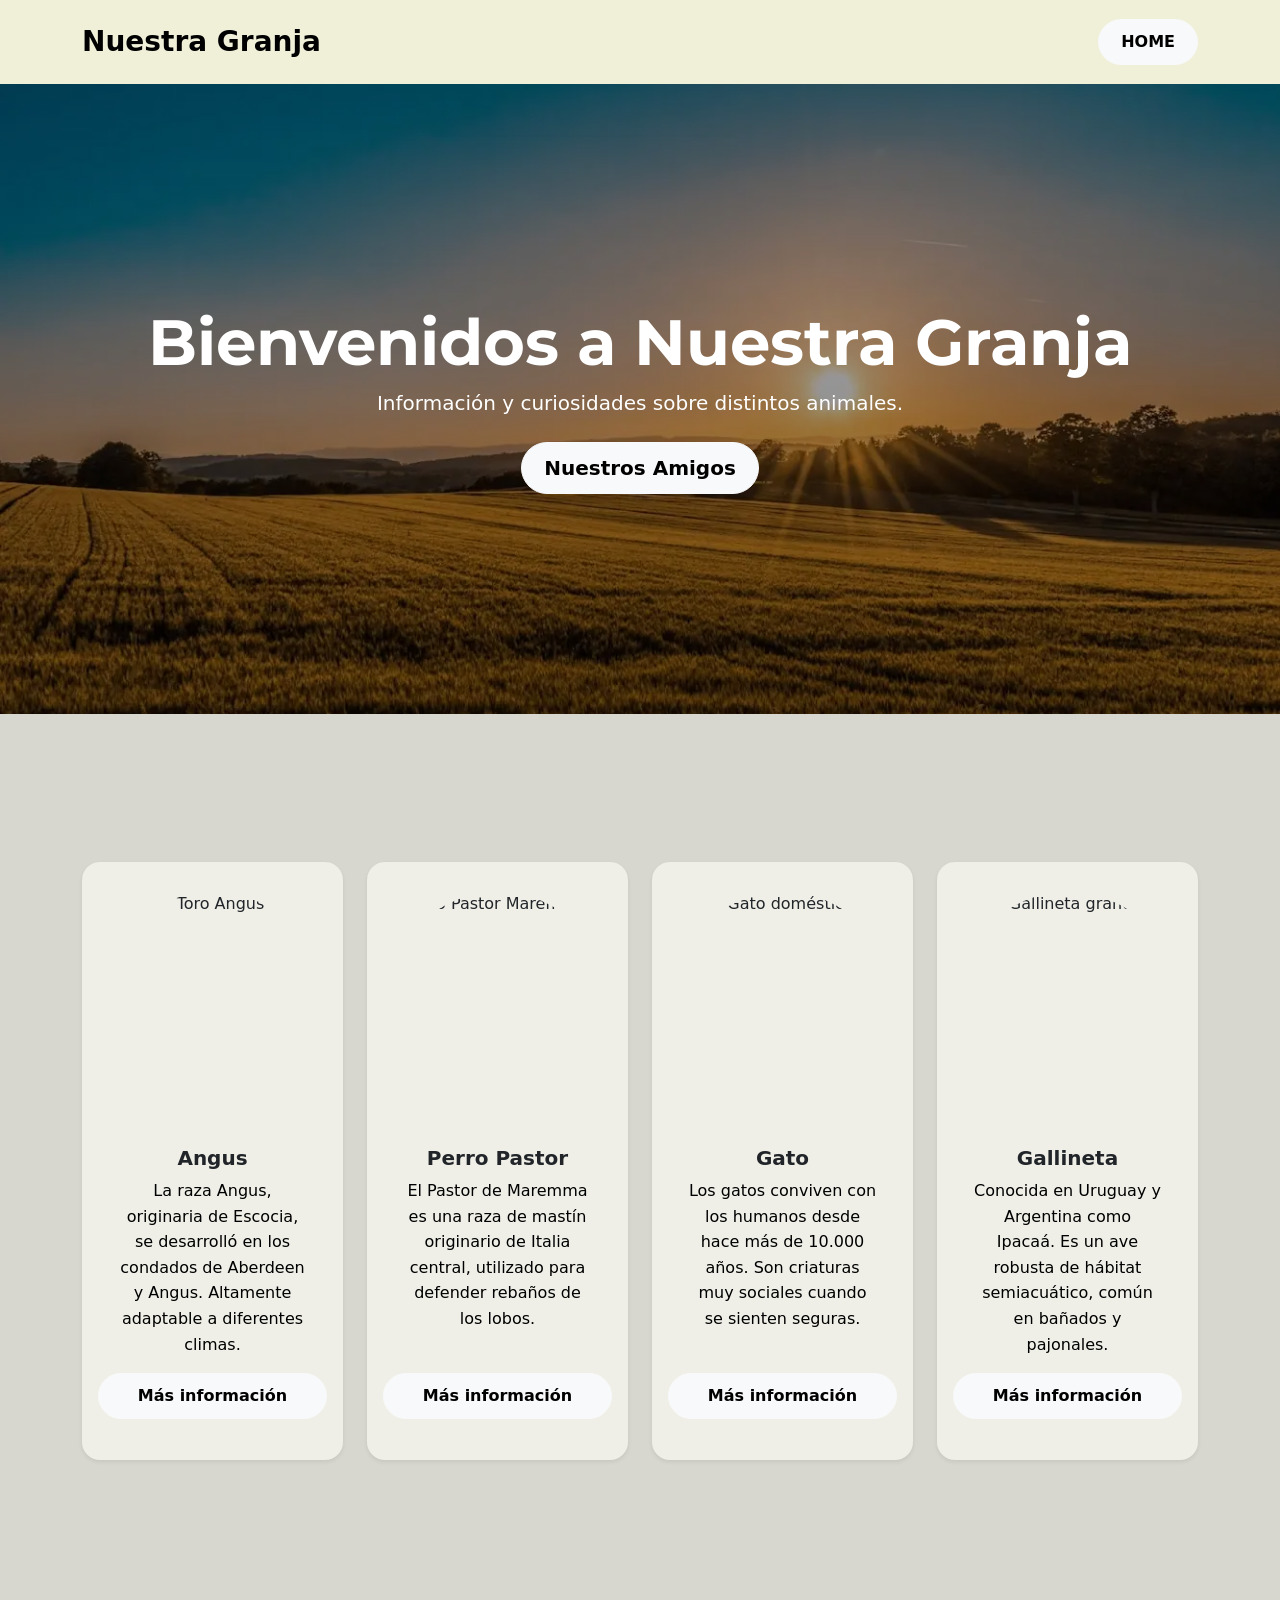
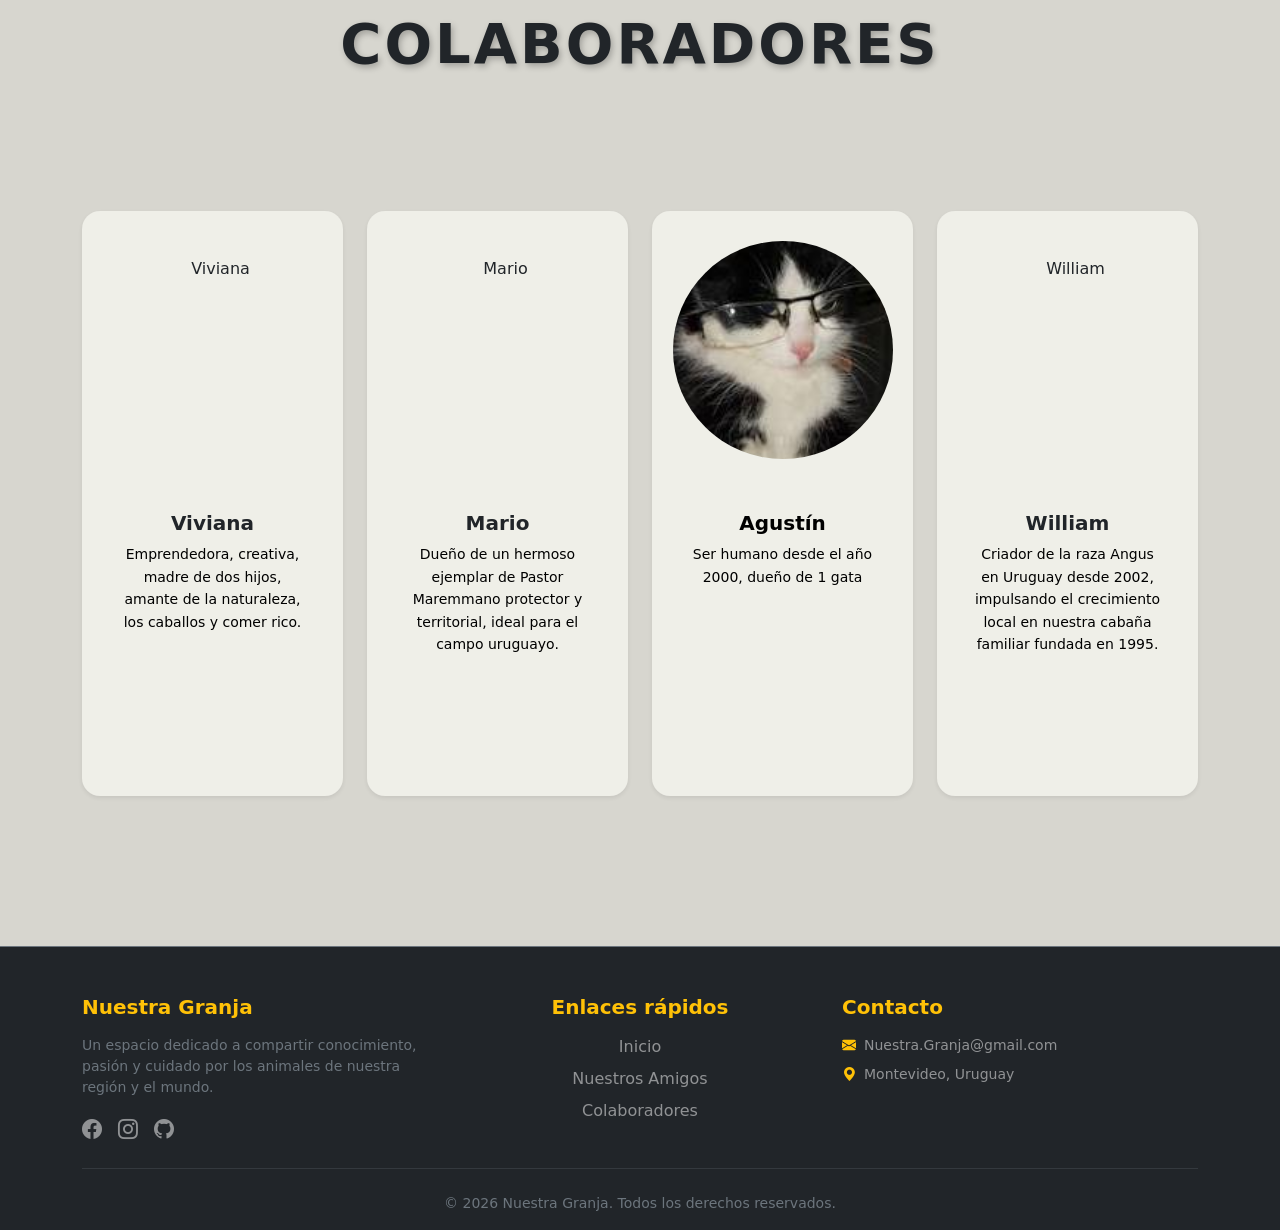
==== index.html @ 5162aba8 "se cambio color letras card agustin" ====
<!doctype html>
<html lang="es">
  <head>
    <meta charset="UTF-8" />
    <meta name="viewport" content="width=device-width, initial-scale=1.0" />

    <link rel="preconnect" href="https://fonts.googleapis.com" />
    <link rel="preconnect" href="https://fonts.gstatic.com" crossorigin />
    <link
      href="https://fonts.googleapis.com/css2?family=Montserrat:wght@700;800&family=Indie+Flower&display=swap"
      rel="stylesheet"
    />

    <link
      href="https://cdn.jsdelivr.net/npm/bootstrap@5.3.3/dist/css/bootstrap.min.css"
      rel="stylesheet"
    />
    <link
      href="https://cdn.jsdelivr.net/npm/bootstrap-icons@1.11.3/font/bootstrap-icons.min.css"
      rel="stylesheet"
    />

    <link rel="stylesheet" href="styles.css" />
    <title>Blog de Animales</title>
  </head>

  <body>
    <nav class="navbar navbar-expand-lg bg-primary py-3">
      <div class="container">
        <span class="navbar-brand text-black fw-bold fs-3">
          Nuestra Granja
        </span>
        <div>
          <a href="#" class="btn btn-light fw-bold">HOME</a>
        </div>
      </div>
    </nav>

    <section
      class="bg-dark text-white d-flex align-items-center"
      style="
        min-height: 70vh;
        background-image:
          linear-gradient(rgba(0, 0, 0, 0.4), rgba(0, 0, 0, 0.4)),
          url(./imagenes/granja_animada.webp);
        background-size: cover;
        background-position: center;
        background-repeat: no-repeat;
      "
    >
      <div class="container text-center">
        <h1 class="fw-bold display-3">Bienvenidos a Nuestra Granja</h1>
        <p class="mb-4 fs-5">
          Información y curiosidades sobre distintos animales.
        </p>
        <a href="#cards" class="btn btn-light btn-lg fw-bold">
          Nuestros Amigos
        </a>
      </div>
    </section>

    <main id="cards" class="container my-5">
      <div
        class="row row-cols-1 row-cols-sm-2 row-cols-md-3 row-cols-lg-4 g-4 justify-content-center"
      >
        <div class="col d-flex justify-content-center">
          <div class="card shadow-sm" style="width: 18rem">
            <img
              src="https://th.bing.com/th/id/R.4a2590c5fefa78ff0024259cfb7f48a4?rik=6HPKWG1D3y6P9A&riu=http%3a%2f%2fwww.beefpoint.com.br%2fwp-content%2fuploads%2f2016%2f08%2fAngus.jpg&ehk=UeCiJkimedcgZPtKX131WQZPxYvSMenEUisJ4UU%2bRYw%3d&risl=1&pid=ImgRaw&r=0"
              class="card-img-top grid-img"
              alt="Toro Angus"
            />
            <div class="card-body d-flex flex-column justify-content-between">
              <div>
                <h5 class="card-title fw-bold">Angus</h5>
                <p class="card-text text-muted">
                  La raza Angus, originaria de Escocia, se desarrolló en los
                  condados de Aberdeen y Angus. Altamente adaptable a diferentes
                  climas.
                </p>
              </div>
              <a href="angus.html" class="btn btn-light w-100 mt-3">
                Más información
              </a>
            </div>
          </div>
        </div>

        <div class="col d-flex justify-content-center">
          <div class="card shadow-sm" style="width: 18rem">
            <img
              src="https://upload.wikimedia.org/wikipedia/commons/5/5f/BergerDesAbruzzes.jpg"
              class="card-img-top grid-img"
              alt="Perro Pastor Maremmano"
            />
            <div class="card-body d-flex flex-column justify-content-between">
              <div>
                <h5 class="card-title fw-bold">Perro Pastor</h5>
                <p class="card-text text-muted">
                  El Pastor de Maremma es una raza de mastín originario de
                  Italia central, utilizado para defender rebaños de los lobos.
                </p>
              </div>
              <a href="perro.html" class="btn btn-light w-100 mt-3">
                Más información
              </a>
            </div>
          </div>
        </div>

        <div class="col d-flex justify-content-center">
          <div class="card shadow-sm" style="width: 18rem">
            <img
              src="https://plus.unsplash.com/premium_photo-1707353401897-da9ba223f807?q=80&w=1170&auto=format&fit=crop"
              class="card-img-top grid-img"
              alt="Gato doméstico"
            />
            <div class="card-body d-flex flex-column justify-content-between">
              <div>
                <h5 class="card-title fw-bold">Gato</h5>
                <p class="card-text text-muted">
                  Los gatos conviven con los humanos desde hace más de 10.000
                  años. Son criaturas muy sociales cuando se sienten seguras.
                </p>
              </div>
              <a href="Gato.html" class="btn btn-light w-100 mt-3">
                Más información
              </a>
            </div>
          </div>
        </div>

        <div class="col d-flex justify-content-center">
          <div class="card shadow-sm" style="width: 18rem">
            <img
              src="https://encrypted-tbn0.gstatic.com/images?q=tbn:ANd9GcTKqY0iwbX43ZjDI67xU22kO03G6VRntUe0KQ&s"
              class="card-img-top grid-img"
              alt="Gallineta grande"
            />
            <div class="card-body d-flex flex-column justify-content-between">
              <div>
                <h5 class="card-title fw-bold">Gallineta</h5>
                <p class="card-text text-muted">
                  Conocida en Uruguay y Argentina como Ipacaá. Es un ave robusta
                  de hábitat semiacuático, común en bañados y pajonales.
                </p>
              </div>
              <a href="gallineta.html" class="btn btn-light w-100 mt-3">
                Más información
              </a>
            </div>
          </div>
        </div>
      </div>
    </main>

    <section id="colaboradores" class="container my-5">
      <h2 class="text-center mb-4 fw-bold">COLABORADORES</h2>
      <div class="row row-cols-1 row-cols-sm-2 row-cols-md-4 g-4">
        <div class="col">
          <div class="card h-100 shadow-sm text-center">
            <div class="avatar-container mt-3 mx-auto">
              <img
                src="https://encrypted-tbn0.gstatic.com/images?q=tbn:ANd9GcSunPU3Bu6fdUd9MQYtkffq_dt1hQLAyCqNtg&s"
                class="rounded-circle profile-avatar"
                alt="Viviana"
              />
            </div>
            <div class="card-body">
              <h5 class="card-title fw-bold">Viviana</h5>
              <p class="card-text text-muted small">
                Emprendedora, creativa, madre de dos hijos, amante de la
                naturaleza, los caballos y comer rico.
              </p>
            </div>
          </div>
        </div>

        <div class="col">
          <div class="card h-100 shadow-sm text-center">
            <div class="avatar-container mt-3 mx-auto">
              <img
                src="https://encrypted-tbn0.gstatic.com/images?q=tbn:ANd9GcTZRSPQSPT2j-x048zlQIO7zXy4wonA3FNzVQ&s"
                class="rounded-circle profile-avatar"
                alt="Mario"
              />
            </div>
            <div class="card-body">
              <h5 class="card-title fw-bold">Mario</h5>
              <p class="card-text text-muted small">
                Dueño de un hermoso ejemplar de Pastor Maremmano protector y
                territorial, ideal para el campo uruguayo.
              </p>
            </div>
          </div>
        </div>

        <div class="col">
          <div class="card h-100 shadow-sm text-center">
            <img
              src="[data-uri]"
              alt=""
            />
            <div
              class="avatar-container mt-3 mx-auto d-flex align-items-center justify-content-center rounded-circle bg-secondary-subtle profile-avatar"
            ></div>
            <div class="card-body">
              <h5 class="card-title fw-bold text-black">Agustín</h5>
              <p class="card-text text-muted small">
                Ser humano desde el año 2000, dueño de 1 gata
              </p>
            </div>
          </div>
        </div>

        <div class="col">
          <div class="card h-100 shadow-sm text-center">
            <div class="avatar-container mt-3 mx-auto">
              <img
                src="https://asoangusbrangus.org.co/images/razas/raza_angus.jpg"
                class="rounded-circle profile-avatar"
                alt="William"
              />
            </div>
            <div class="card-body">
              <h5 class="card-title fw-bold">William</h5>
              <p class="card-text text-muted small">
                Criador de la raza Angus en Uruguay desde 2002, impulsando el
                crecimiento local en nuestra cabaña familiar fundada en 1995.
              </p>
            </div>
          </div>
        </div>
      </div>
    </section>

    <footer class="bg-dark text-white pt-5 pb-3 border-top border-secondary">
      <div class="container">
        <div class="row g-4">
          <div class="col-12 col-md-4">
            <h5 class="fw-bold mb-3 text-warning">Nuestra Granja</h5>
            <p class="text-secondary small">
              Un espacio dedicado a compartir conocimiento, pasión y cuidado por
              los animales de nuestra región y el mundo.
            </p>
            <div class="d-flex gap-3 fs-5 mt-3">
              <a href="#" class="text-white-50 text-decoration-none"
                ><i class="bi bi-facebook"></i
              ></a>
              <a href="#" class="text-white-50 text-decoration-none"
                ><i class="bi bi-instagram"></i
              ></a>
              <a href="#" class="text-white-50 text-decoration-none"
                ><i class="bi bi-github"></i
              ></a>
            </div>
          </div>

          <div class="col-6 col-md-4 text-md-center">
            <h5 class="fw-bold mb-3 text-warning">Enlaces rápidos</h5>
            <ul class="list-unstyled footer-links">
              <li class="mb-2">
                <a href="#" class="text-white-50 text-decoration-none"
                  >Inicio</a
                >
              </li>
              <li class="mb-2">
                <a href="#cards" class="text-white-50 text-decoration-none"
                  >Nuestros Amigos</a
                >
              </li>
              <li class="mb-2">
                <a
                  href="#colaboradores"
                  class="text-white-50 text-decoration-none"
                  >Colaboradores</a
                >
              </li>
            </ul>
          </div>

          <div class="col-6 col-md-4">
            <h5 class="fw-bold mb-3 text-warning">Contacto</h5>
            <ul class="list-unstyled text-white-50 small">
              <li class="mb-2 d-flex align-items-center gap-2">
                <i class="bi bi-envelope-fill text-warning"></i>
                Nuestra.Granja@gmail.com
              </li>
              <li class="mb-2 d-flex align-items-center gap-2">
                <i class="bi bi-geo-alt-fill text-warning"></i> Montevideo,
                Uruguay
              </li>
            </ul>
          </div>
        </div>

        <hr class="border-secondary my-4" />

        <div class="row">
          <div class="col text-center">
            <p class="text-secondary small mb-0">
              &copy; 2026 Nuestra Granja. Todos los derechos reservados.
            </p>
          </div>
        </div>
      </div>
    </footer>

    <script src="https://cdn.jsdelivr.net/npm/bootstrap@5.3.3/dist/js/bootstrap.bundle.min.js"></script>
  </body>
</html>
---- styles.css ----
* {
  margin: 0;
  padding: 0;
  box-sizing: border-box;
}

body {
  background-color: #d7d6cf !important;
  overflow-x: hidden;
}

.navbar {
  
  background-color: rgb(240, 240, 217) !important;
  box-shadow: 0 3px 15px rgba(0, 0, 0, 0.15);
  animation: slideDown 0.8s ease;
}

section.bg-dark {
  position: relative;
}
/*esto oscurece la foto no sirve ajaj
section.bg-dark::before {
  content: "";
  position: absolute;
  inset: 0;
  background: rgba(0, 0, 0, 0.45);
}*/

section.bg-dark .container {
  position: relative;
  z-index: 2;
}

section.bg-dark h1 {
  font-family: "Montserrat", sans-serif;
  font-weight: 800;
  animation:
    fadeUp 1s ease,
    flotar 4s ease-in-out infinite;
}

section.bg-dark p {
  animation: fadeUp 1.2s ease;
}

section.bg-dark .btn {
  animation: fadeUp 1.4s ease;
  transition: all 0.3s ease;
}

section.bg-dark .btn:hover {
  transform: translateY(-5px) scale(1.05);
}

.card {
  background-color: rgb(239, 239, 232);
  border: none;
  border-radius: 18px;
  overflow: hidden;
  transition: all 0.4s ease;
  box-shadow: 0 10px 20px rgba(0, 0, 0, 0.08);
  animation: fadeUp 1s ease;
  margin-top: 100px;
  display: flex;
  flex-direction: column;
  align-items: center;
  text-align: center;
  padding-bottom: 25px;
}

.card:hover {
  transform: translateY(-12px);
  box-shadow: 0 18px 35px rgba(0, 0, 0, 0.18);
}

.card-img-top,
section .card.h-100 img,
.perfil img {
  width: 220px;
  height: 218px;
  border-radius: 50% !important;
  object-fit: cover !important;
  display: block;
  margin: 30px auto 15px;
  transform: none !important;
  transition: 0.4s ease;
}

.card:hover .card-img-top,
section .card.h-100:hover img {
  transform: scale(1.04) !important;
}

.card-title {
  font-weight: 700;
  margin-top: 5px;
}

.card-text {

  color: #000000 !important;
  line-height: 1.6;
  padding: 0 20px;
}

section .card.h-100 {
  transition: all 0.4s ease;
}

section .card.h-100:hover {
  transform: translateY(-10px);
}

.card .btn {
  transition: all 0.3s ease;
}

.card .btn:hover {
  transform: scale(1.05);
}

.btn-primary,
.btn-light {
  border-radius: 50px;
  padding: 10px 22px;
  font-weight: 600;
}

.btn-primary:hover,
.btn-light:hover {
  box-shadow: 0 8px 18px rgba(0, 0, 0, 0.2);
}

h2 {
  
  font-weight: 800;
  letter-spacing: 17px;
  animation: fadeUp 1s ease;
 text-shadow: 2px 3px 6px rgba(0, 0, 0, 0.25);
  text-align: center; 
  font-size: 3.5rem;  
  margin-top: 150px;   
  padding-bottom:  10px;
  letter-spacing: 3px;
}

.perfil {
  margin: 30px 0;
  display: flex;
  flex-direction: column;
  align-items: center;
}

.contactos {
  display: flex;
  justify-content: center;
  align-items: center;
  margin: 35px 0;
  gap: 15px;
}

.contactos img {
  width: 35px;
  height: 35px;
}

footer {
  margin-top: 250px;
  background-color: #f8ecbe;
}

.footer-container {
  font-family: "Indie Flower", cursive;
  background-color: #f8ecbe;
}

.footer-container h5 {
  font-size: 35px;
  border-bottom: 3px solid black;
}

.footer-container h6 {
  font-size: 17px;
}

.footer-container .col {
  border-right: 2px solid black;
}

.footer-container .col:last-child {
  border-right: none;
}

#colaboradores .card.visible {
  opacity: 1;
  transform: none;
}

#cards .col:nth-child(1) .card {
  animation-delay: 0.2s;
}
#cards .col:nth-child(2) .card {
  animation-delay: 0.4s;
}
#cards .col:nth-child(3) .card {
  animation-delay: 0.6s;
}
#cards .col:nth-child(4) .card {
  animation-delay: 0.8s;
}

@keyframes fadeUp {
  from {
    opacity: 0;
    transform: translateY(35px);
  }
  to {
    opacity: 1;
    transform: translateY(0);
  }
}

@keyframes slideDown {
  from {
    opacity: 0;
    transform: translateY(-60px);
  }
  to {
    opacity: 1;
    transform: translateY(0);
  }
}

@keyframes flotar {
  0%,
  100% {
    transform: translateY(0);
  }
  50% {
    transform: translateY(-8px);
  }
}

@media (max-width: 768px) {
  section.bg-dark h1 {
    font-size: 2.3rem;
  }

  .card {
    margin-bottom: 20px;
    margin-top: 40px;
  }

  h2 {
    font-size: 1.8rem;
  }
}
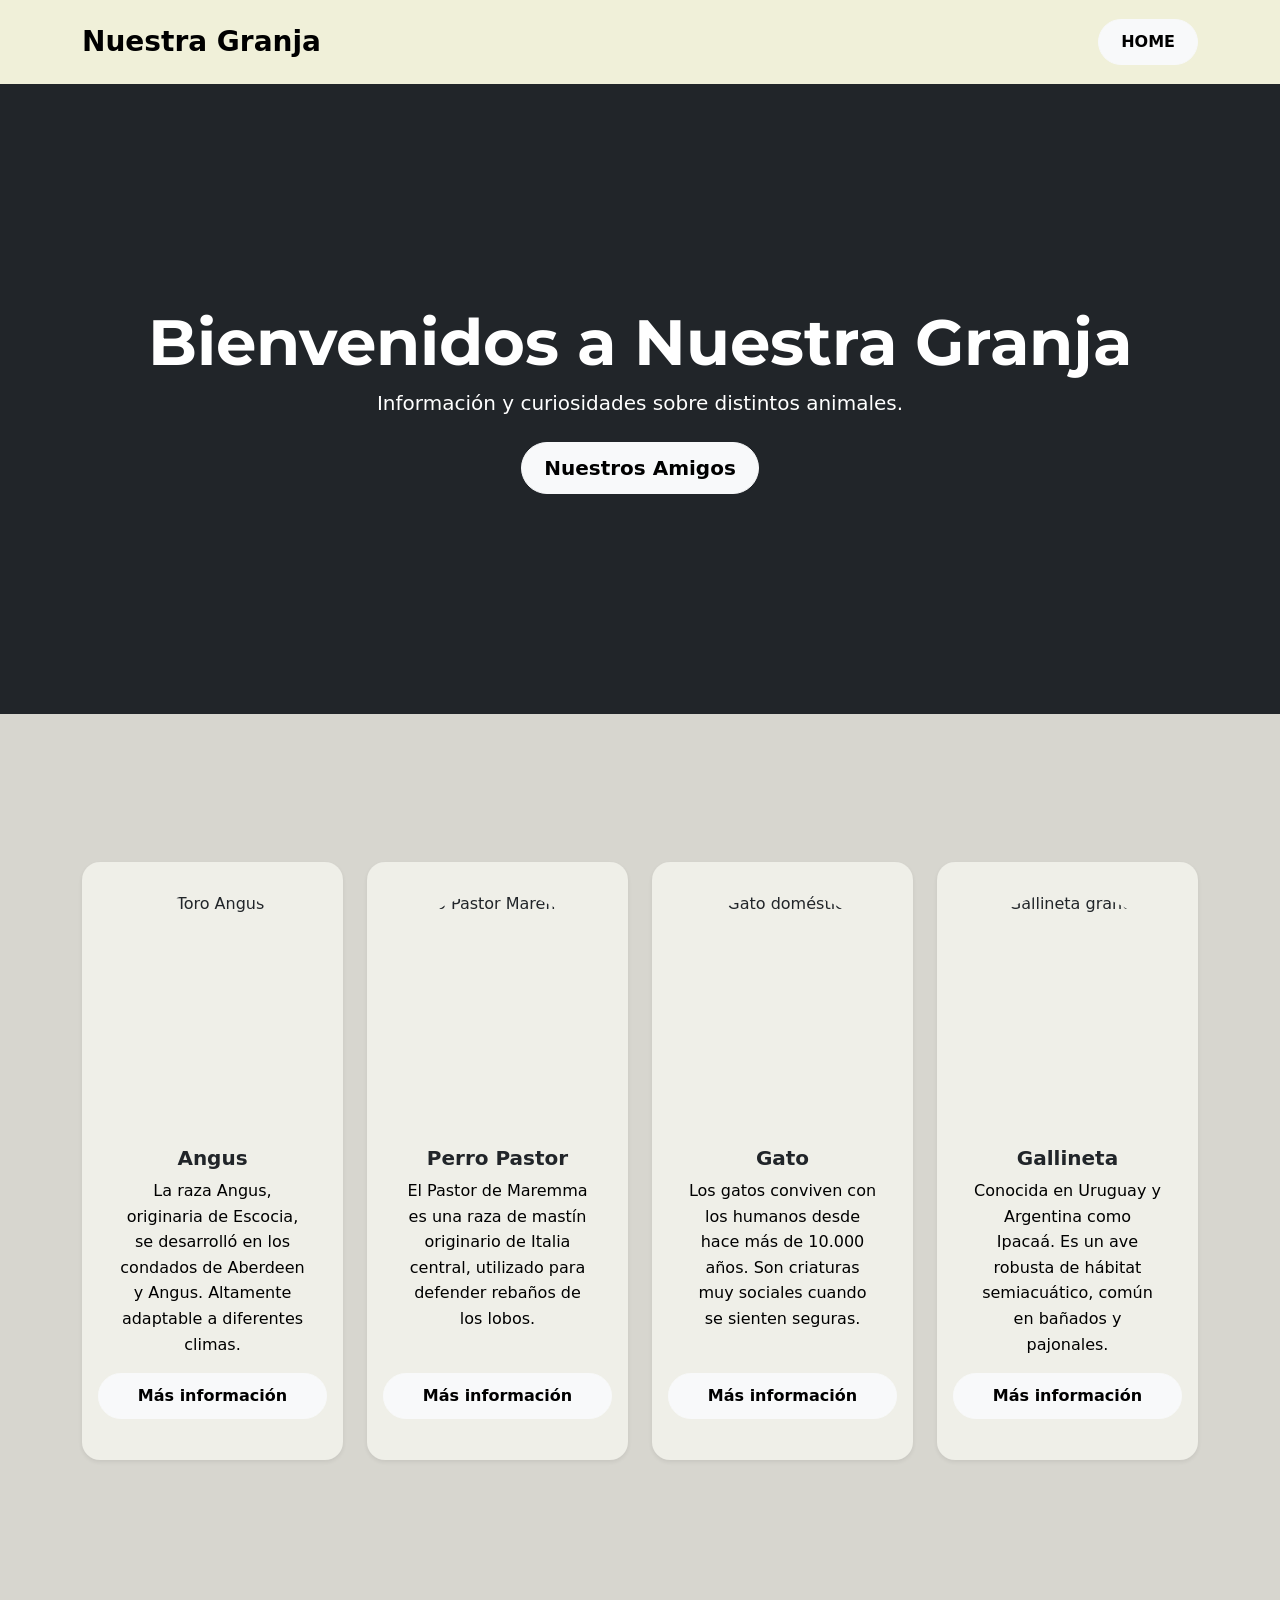
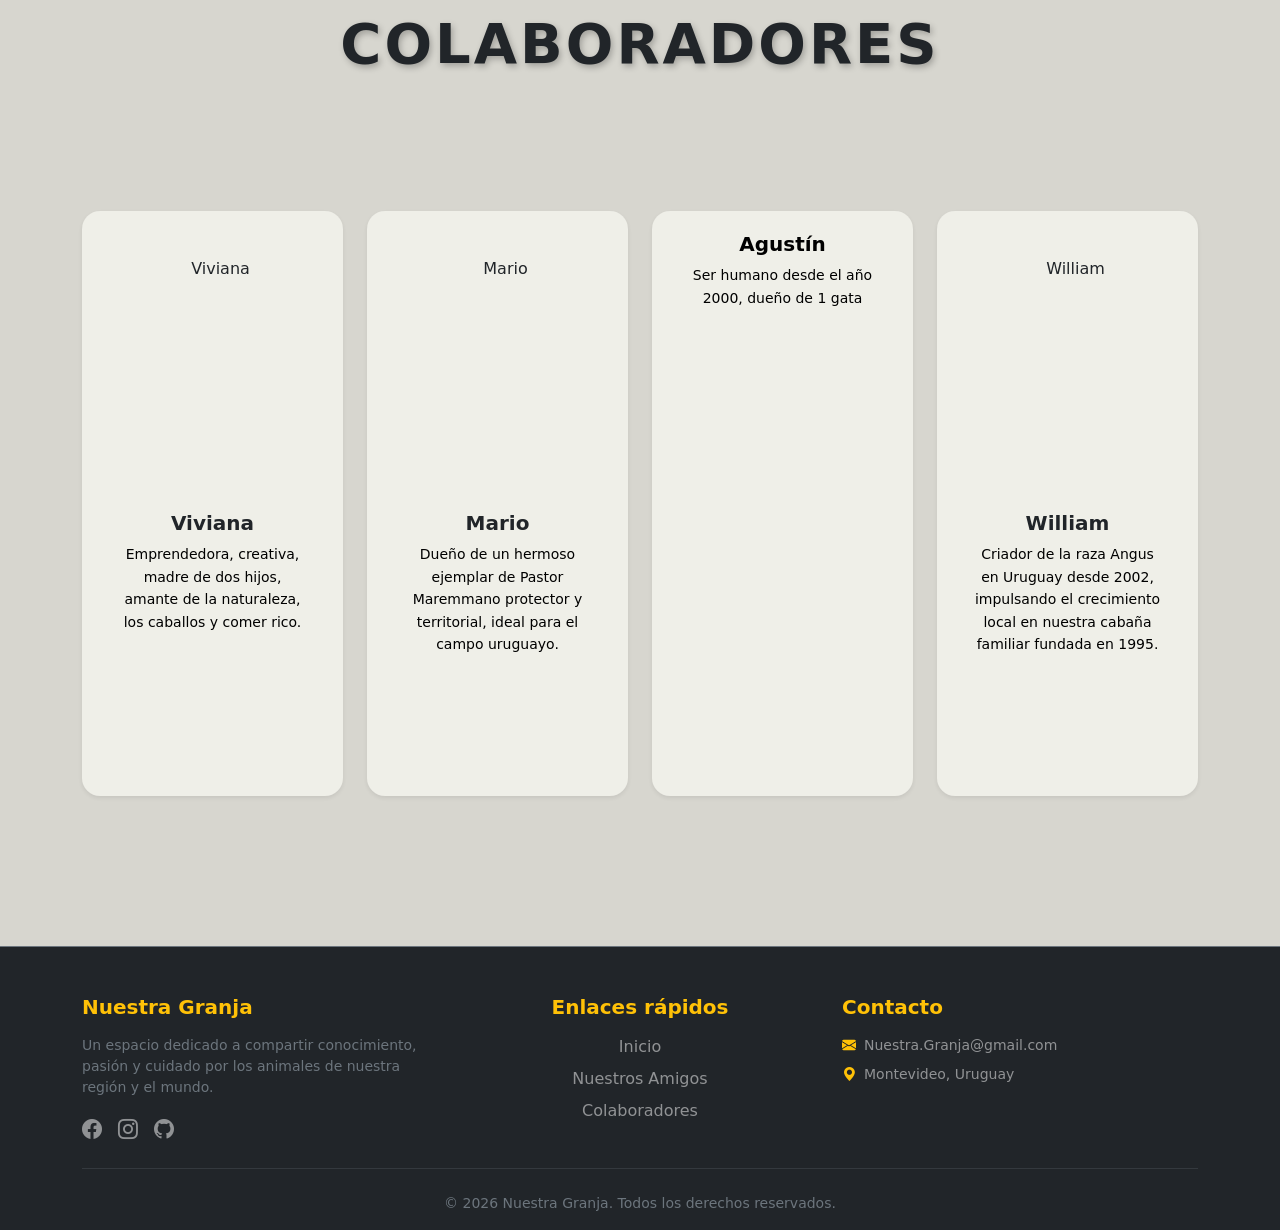
==== commit c4fe093d: "se cambio imagen del hero" ====
--- a/index.html
+++ b/index.html
@@ -37,18 +37,28 @@
     </nav>
 
     <section
-      class="bg-dark text-white d-flex align-items-center"
-      style="
-        min-height: 70vh;
-        background-image:
-          linear-gradient(rgba(0, 0, 0, 0.4), rgba(0, 0, 0, 0.4)),
-          url(./imagenes/granja_animada.webp);
-        background-size: cover;
-        background-position: center;
-        background-repeat: no-repeat;
-      "
+      class="position-relative overflow-hidden bg-dark text-white d-flex align-items-center"
+      style="min-height: 70vh"
     >
-      <div class="container text-center">
+      <video
+        src="video.mp4"
+        autoplay
+        muted
+        loop
+        playsinline
+        style="
+          position: absolute;
+          top: 0;
+          left: 0;
+          width: 100%;
+          height: 100%;
+          object-fit: cover;
+          z-index: 1;
+          opacity: 0.6;
+        "
+      ></video>
+
+      <div class="container text-center position-relative" style="z-index: 2">
         <h1 class="fw-bold display-3">Bienvenidos a Nuestra Granja</h1>
         <p class="mb-4 fs-5">
           Información y curiosidades sobre distintos animales.
@@ -197,13 +207,6 @@
 
         <div class="col">
           <div class="card h-100 shadow-sm text-center">
-            <img
-              src="[data-uri]"
-              alt=""
-            />
-            <div
-              class="avatar-container mt-3 mx-auto d-flex align-items-center justify-content-center rounded-circle bg-secondary-subtle profile-avatar"
-            ></div>
             <div class="card-body">
               <h5 class="card-title fw-bold text-black">Agustín</h5>
               <p class="card-text text-muted small">
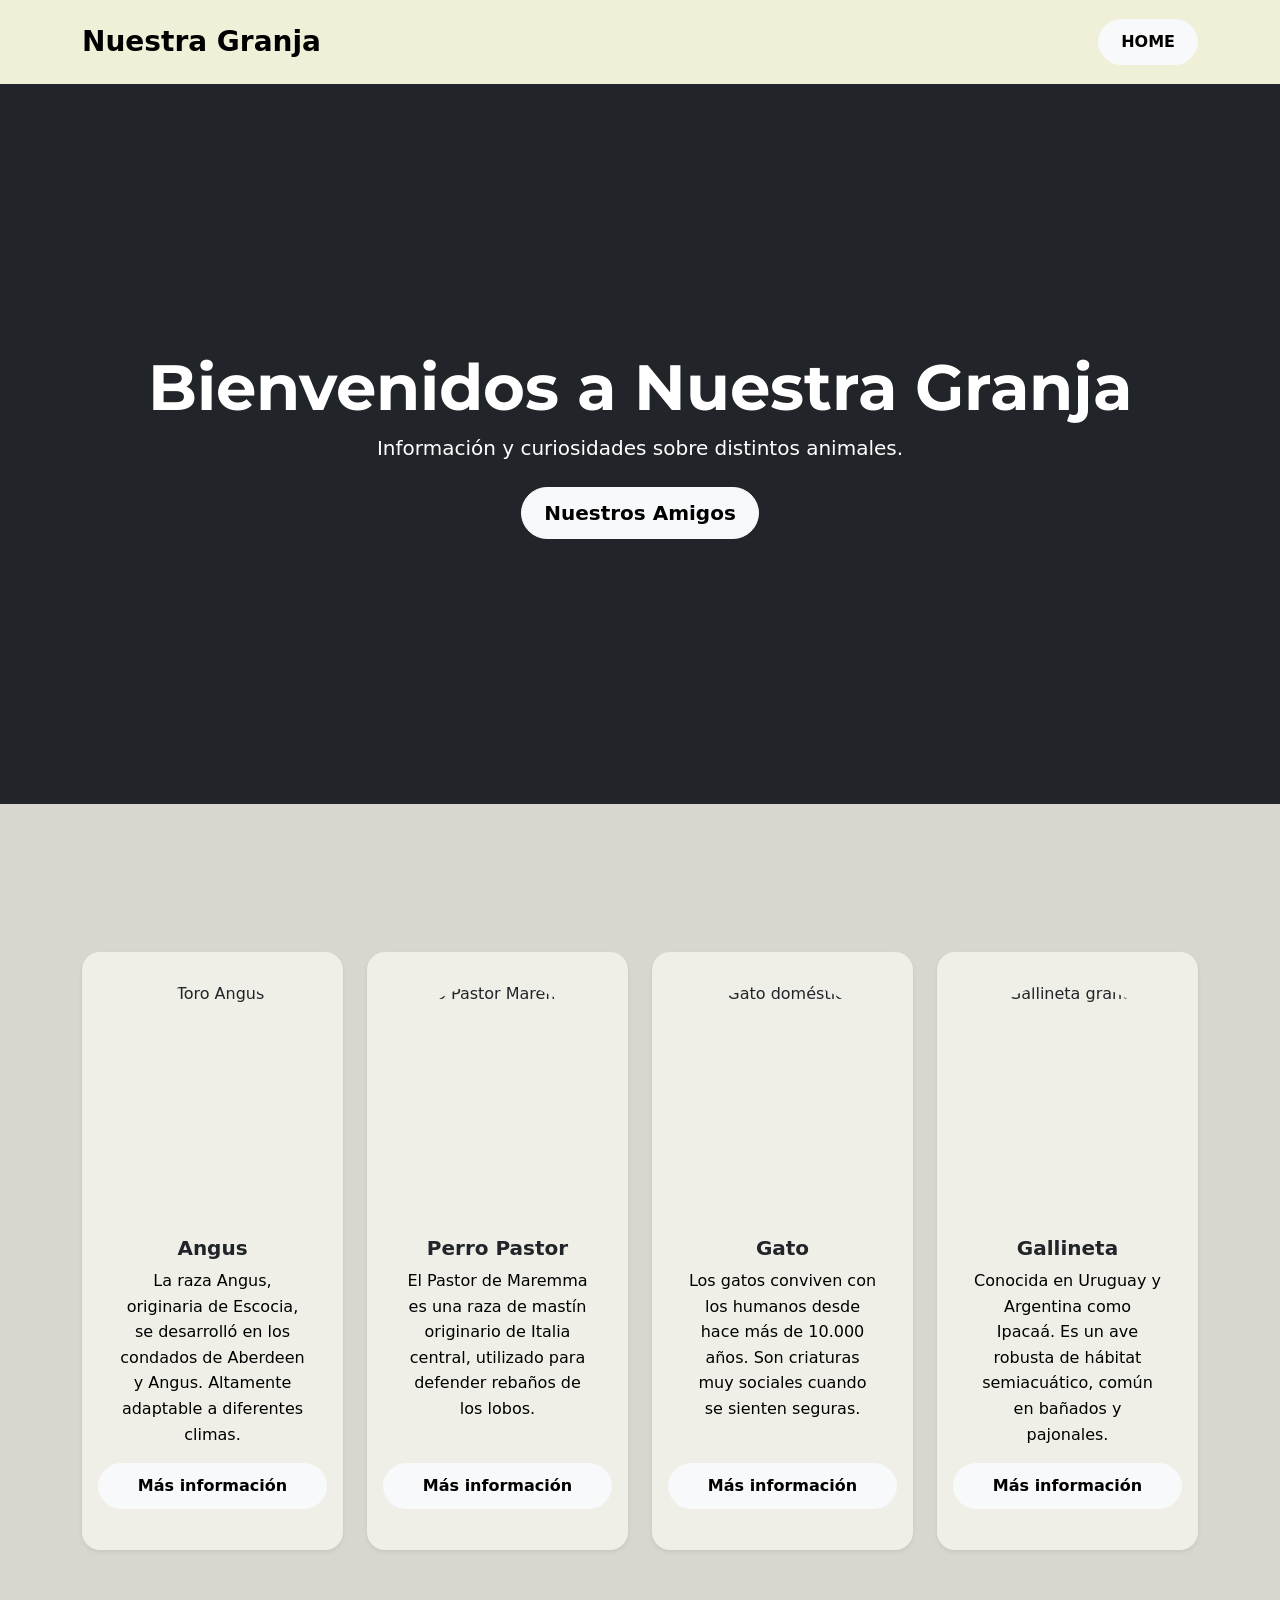
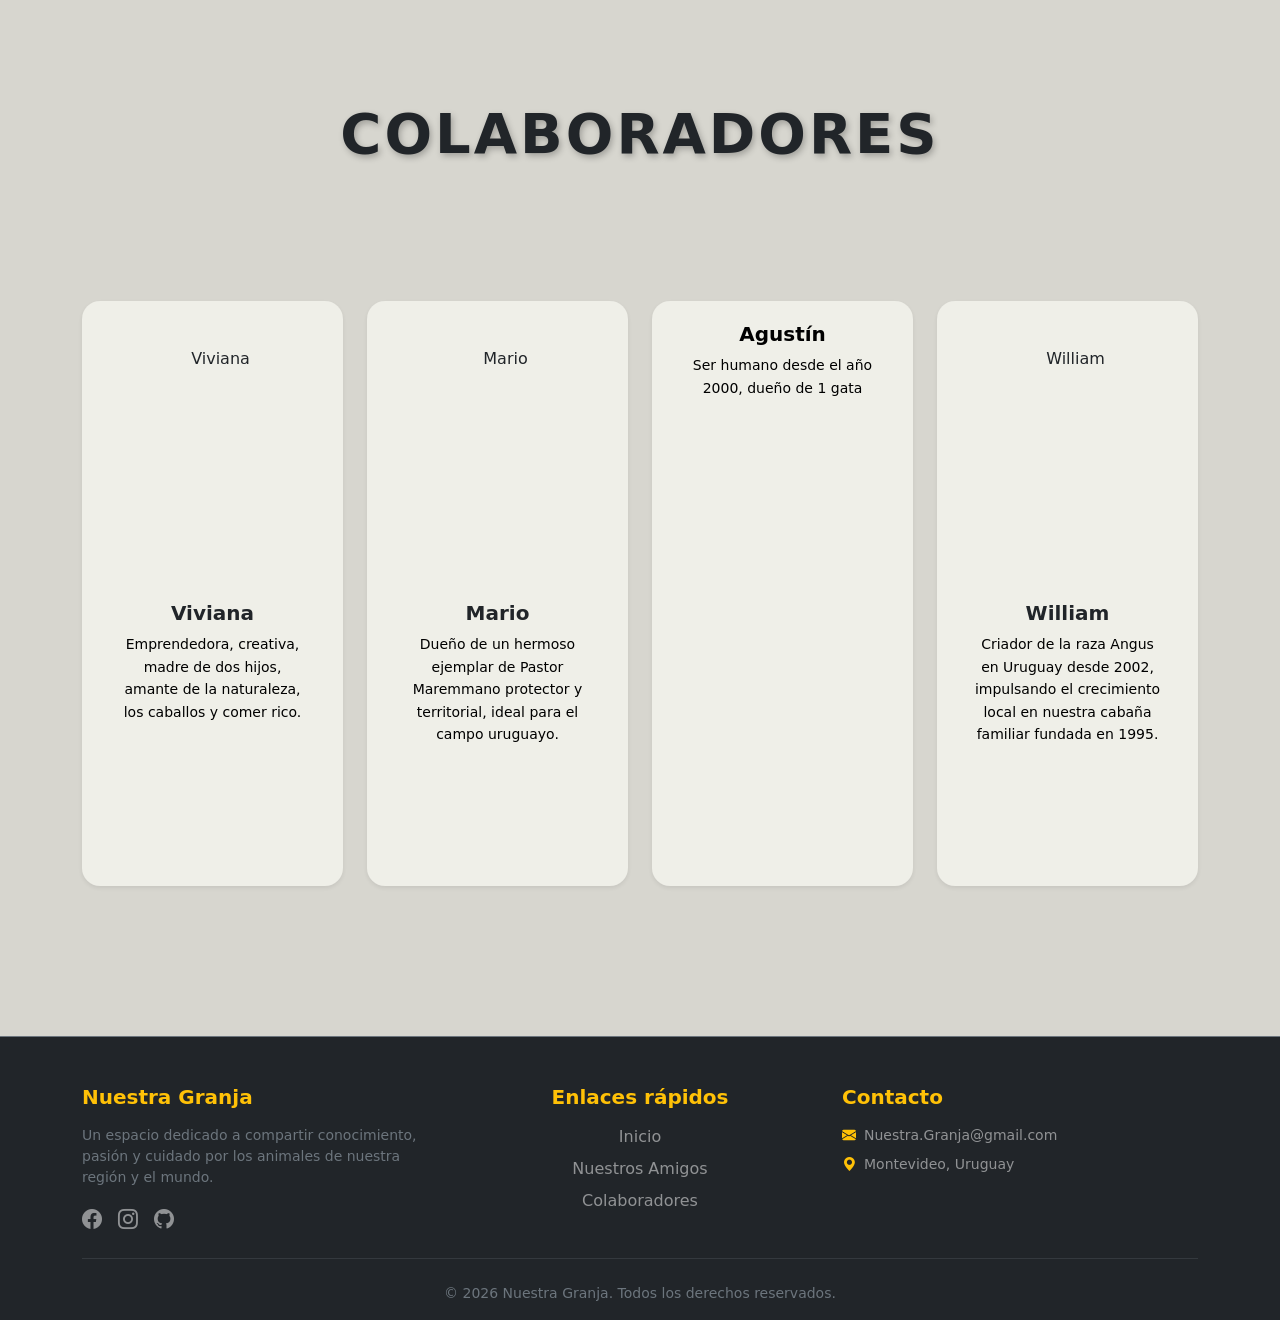
==== commit da1000ce: "se agrando un poco el hero" ====
--- a/index.html
+++ b/index.html
@@ -38,7 +38,7 @@
 
     <section
       class="position-relative overflow-hidden bg-dark text-white d-flex align-items-center"
-      style="min-height: 70vh"
+      style="min-height: 80vh"
     >
       <video
         src="video.mp4"
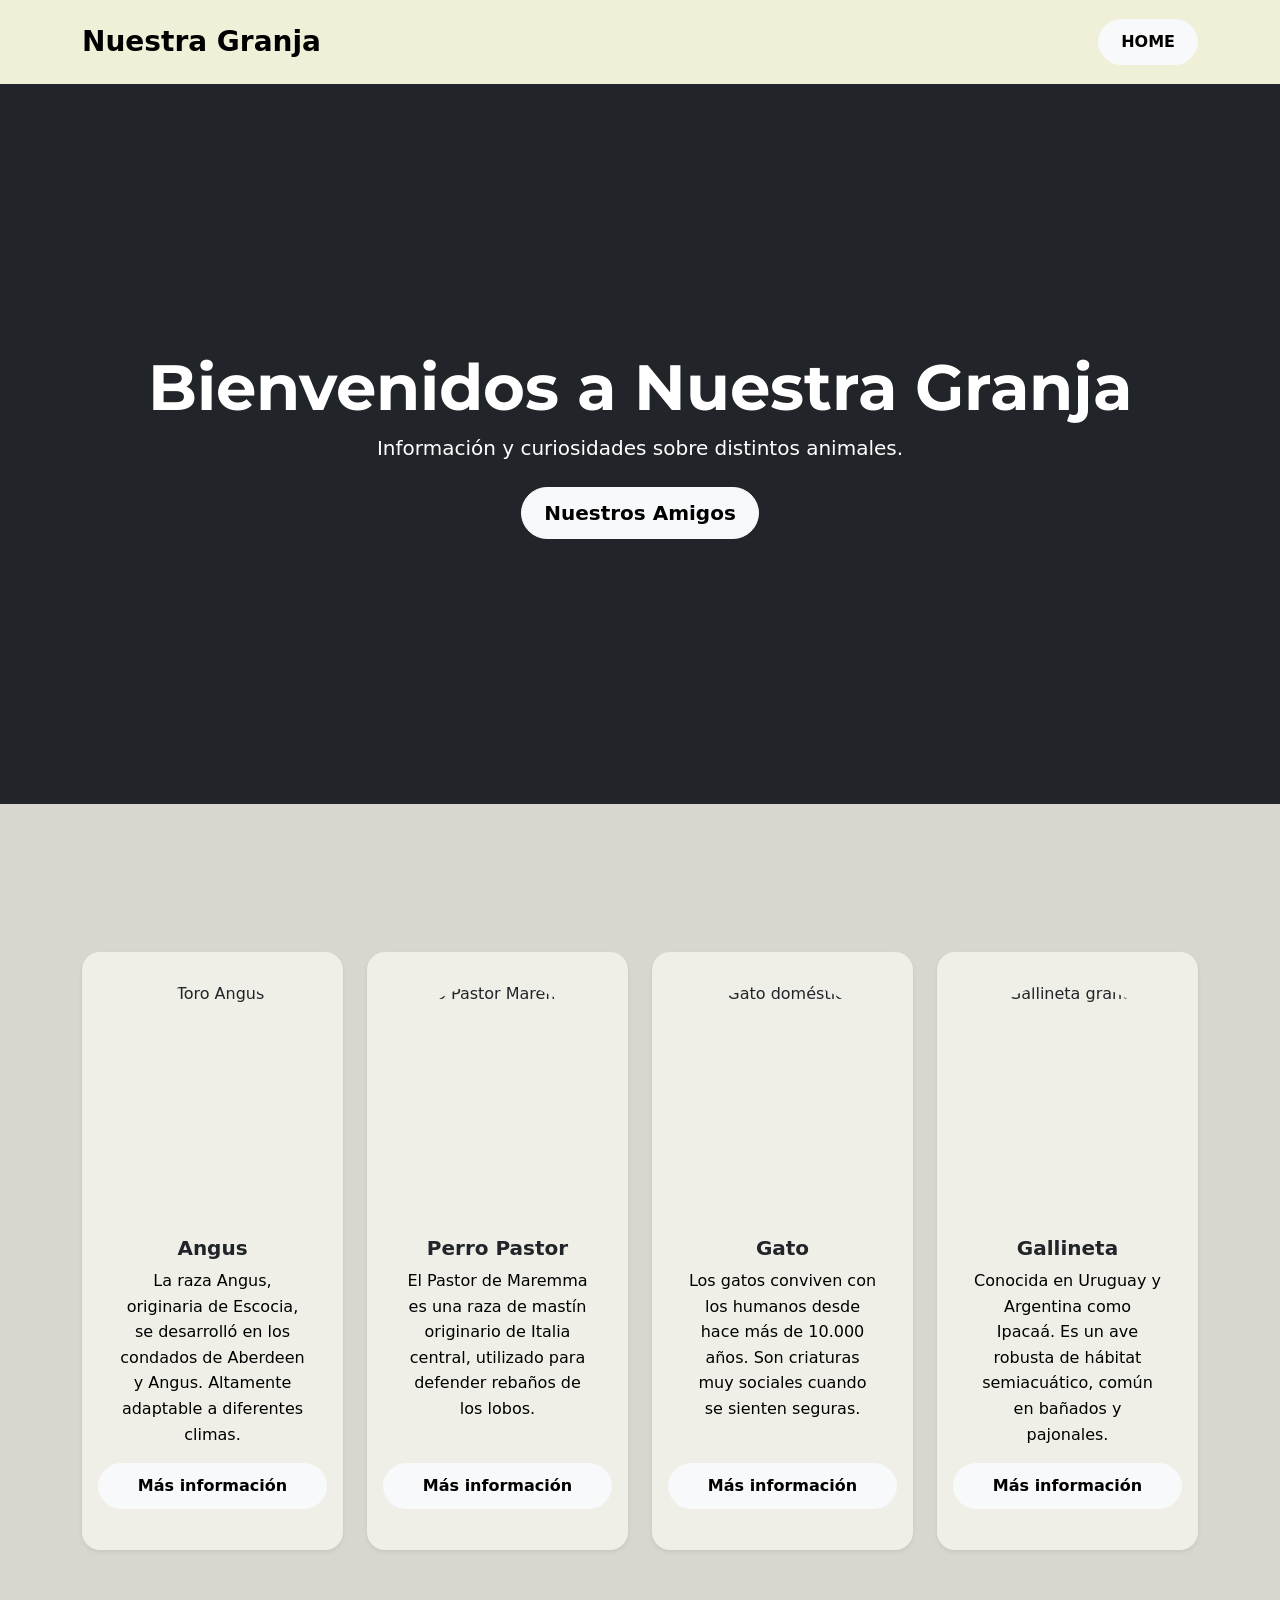
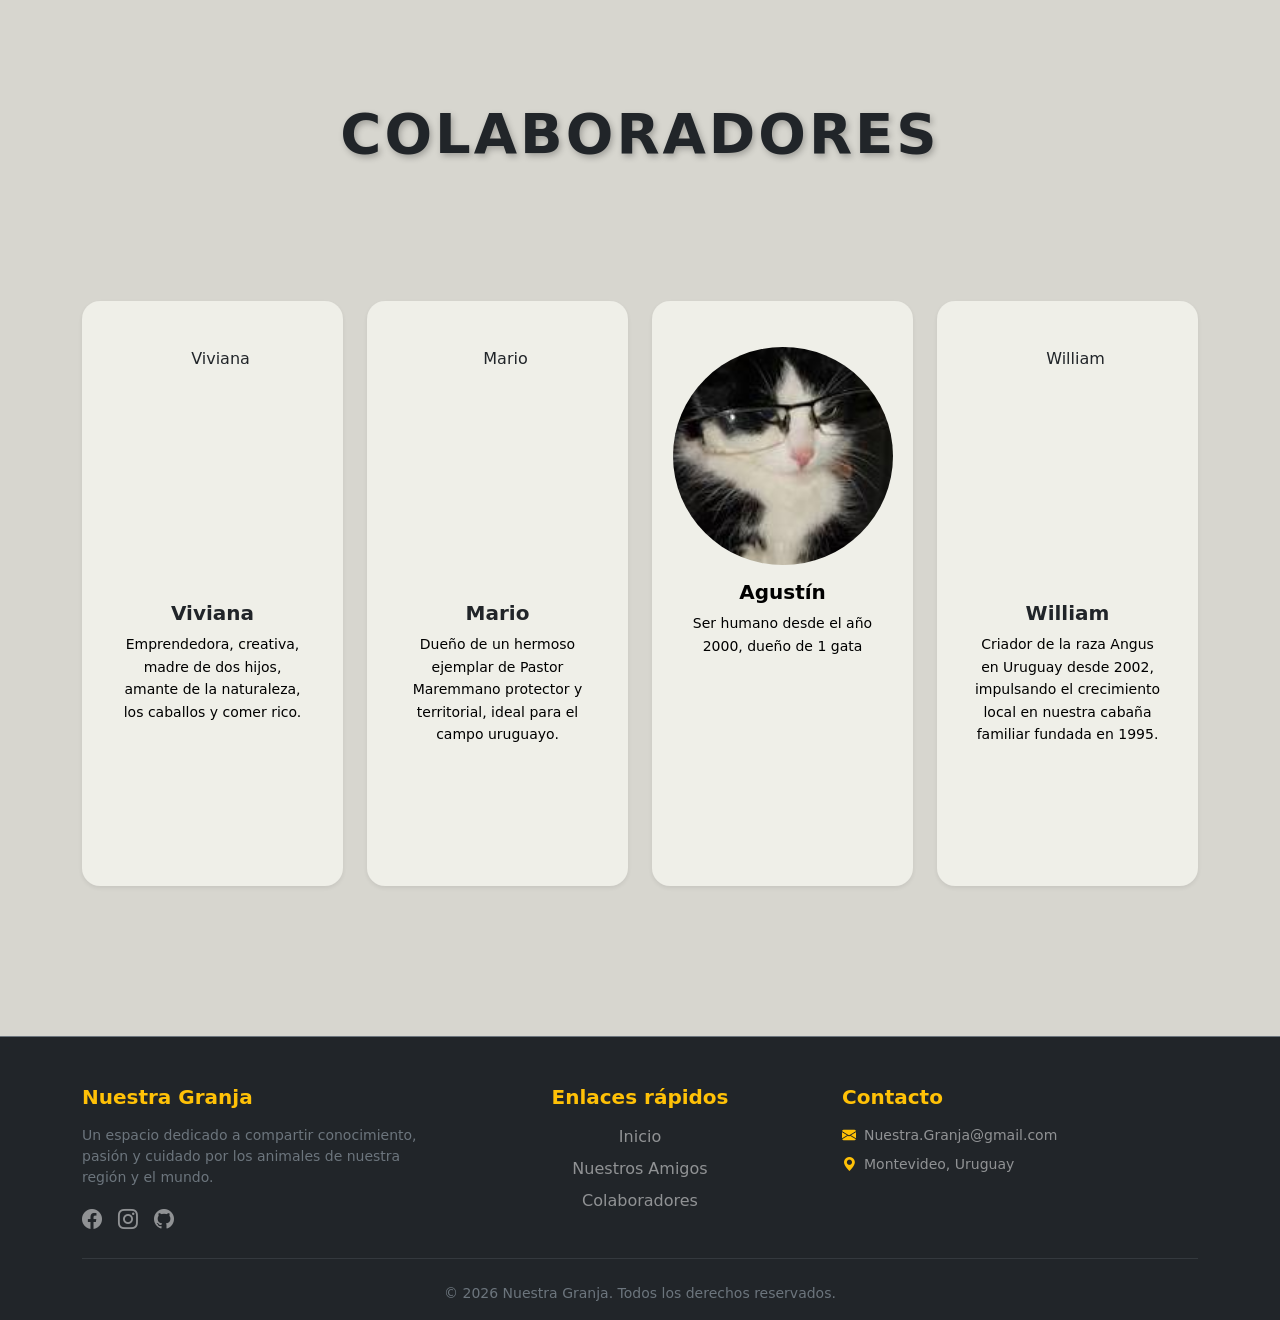
==== commit 6cb5db6f: "se arreglo card" ====
--- a/index.html
+++ b/index.html
@@ -208,6 +208,7 @@
         <div class="col">
           <div class="card h-100 shadow-sm text-center">
             <div class="card-body">
+              <img src="[data-uri]" alt="">
               <h5 class="card-title fw-bold text-black">Agustín</h5>
               <p class="card-text text-muted small">
                 Ser humano desde el año 2000, dueño de 1 gata
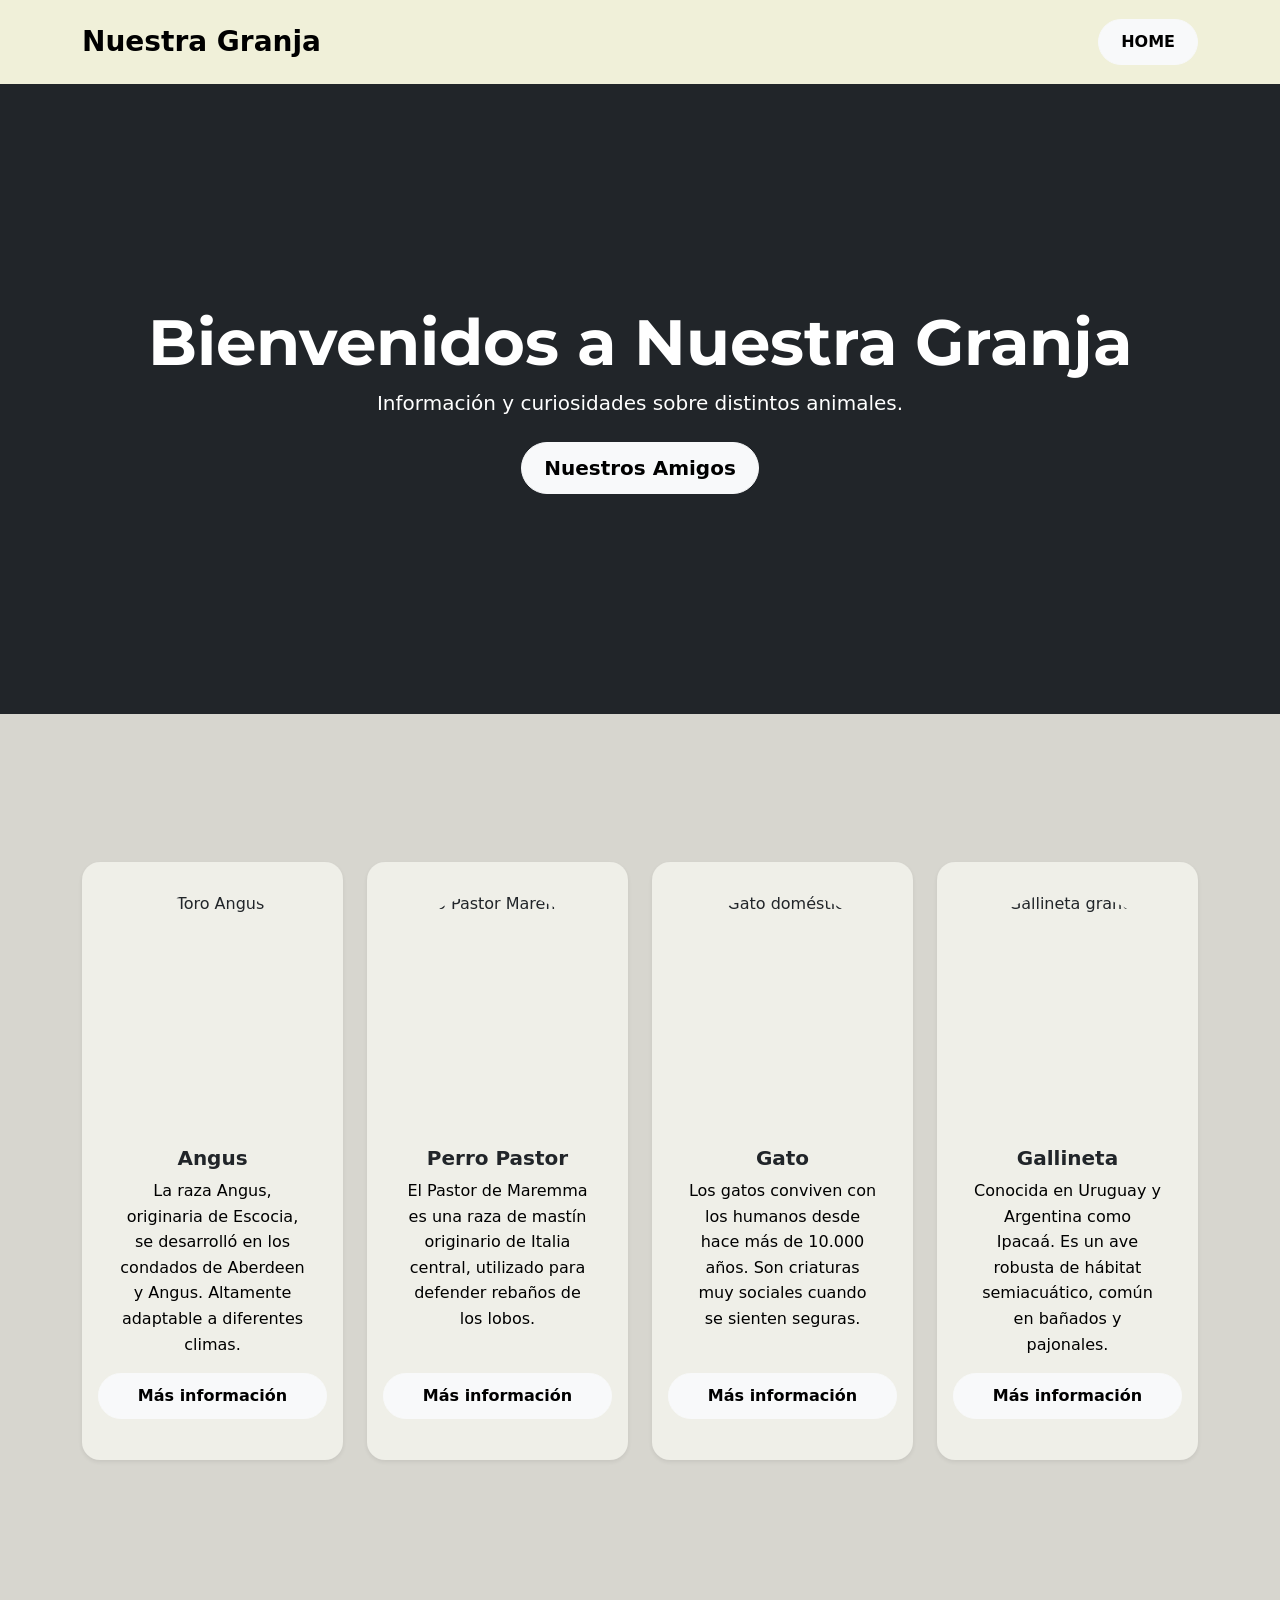
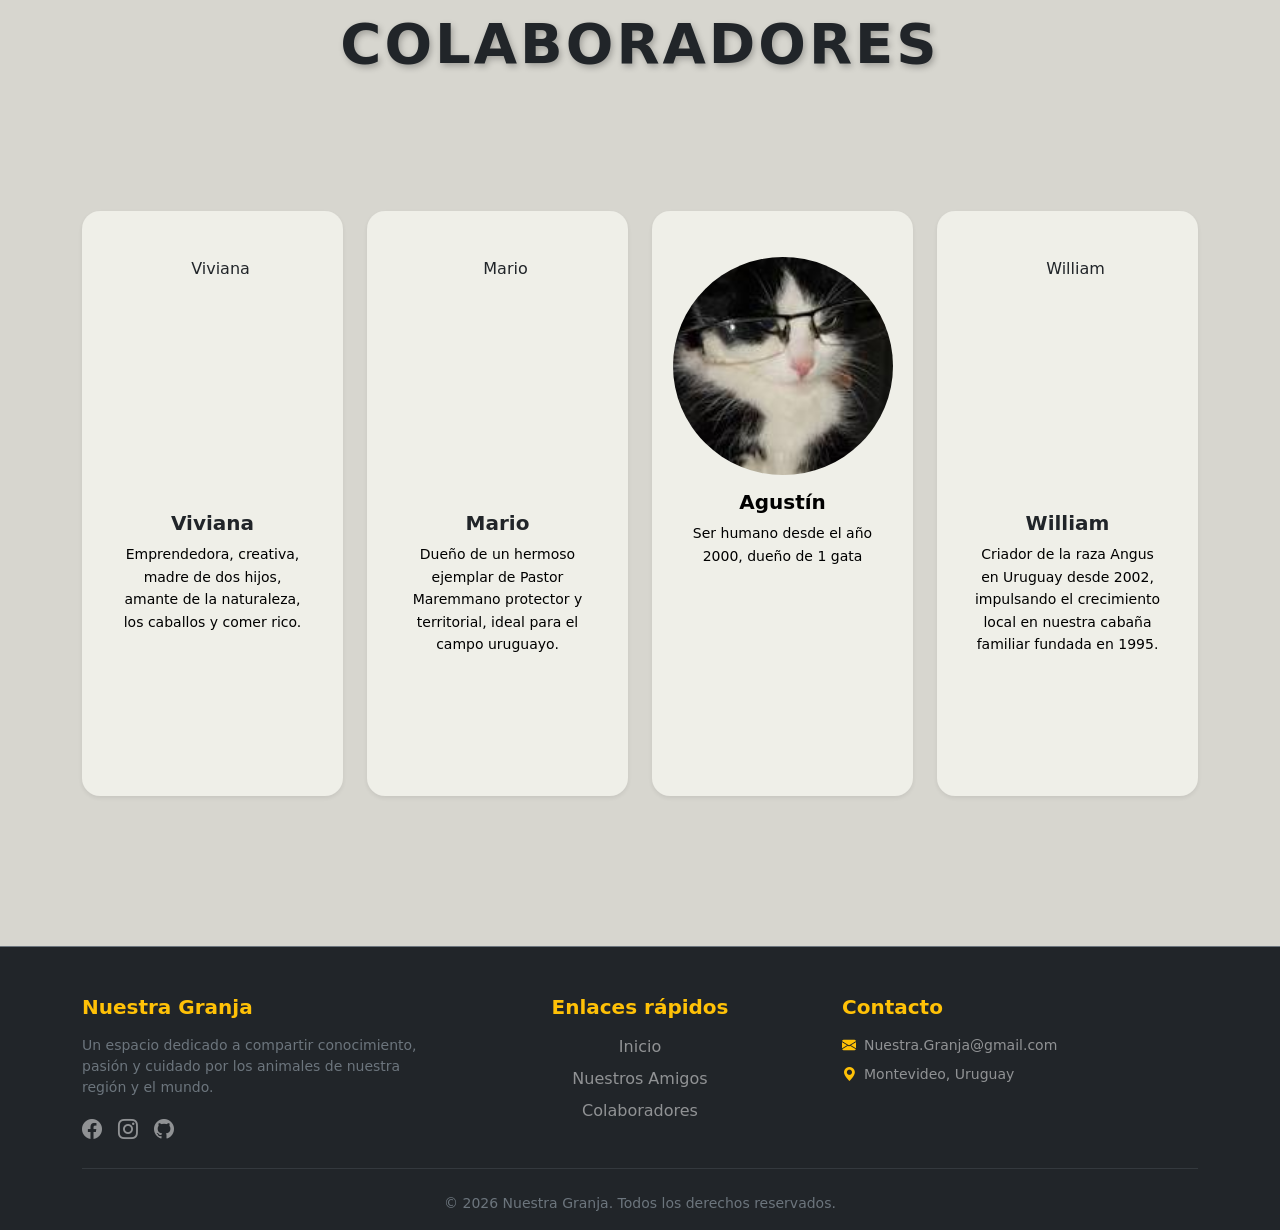
==== commit 9e20123f: "se achico hero" ====
--- a/index.html
+++ b/index.html
@@ -38,7 +38,7 @@
 
     <section
       class="position-relative overflow-hidden bg-dark text-white d-flex align-items-center"
-      style="min-height: 80vh"
+      style="min-height: 70vh"
     >
       <video
         src="video.mp4"
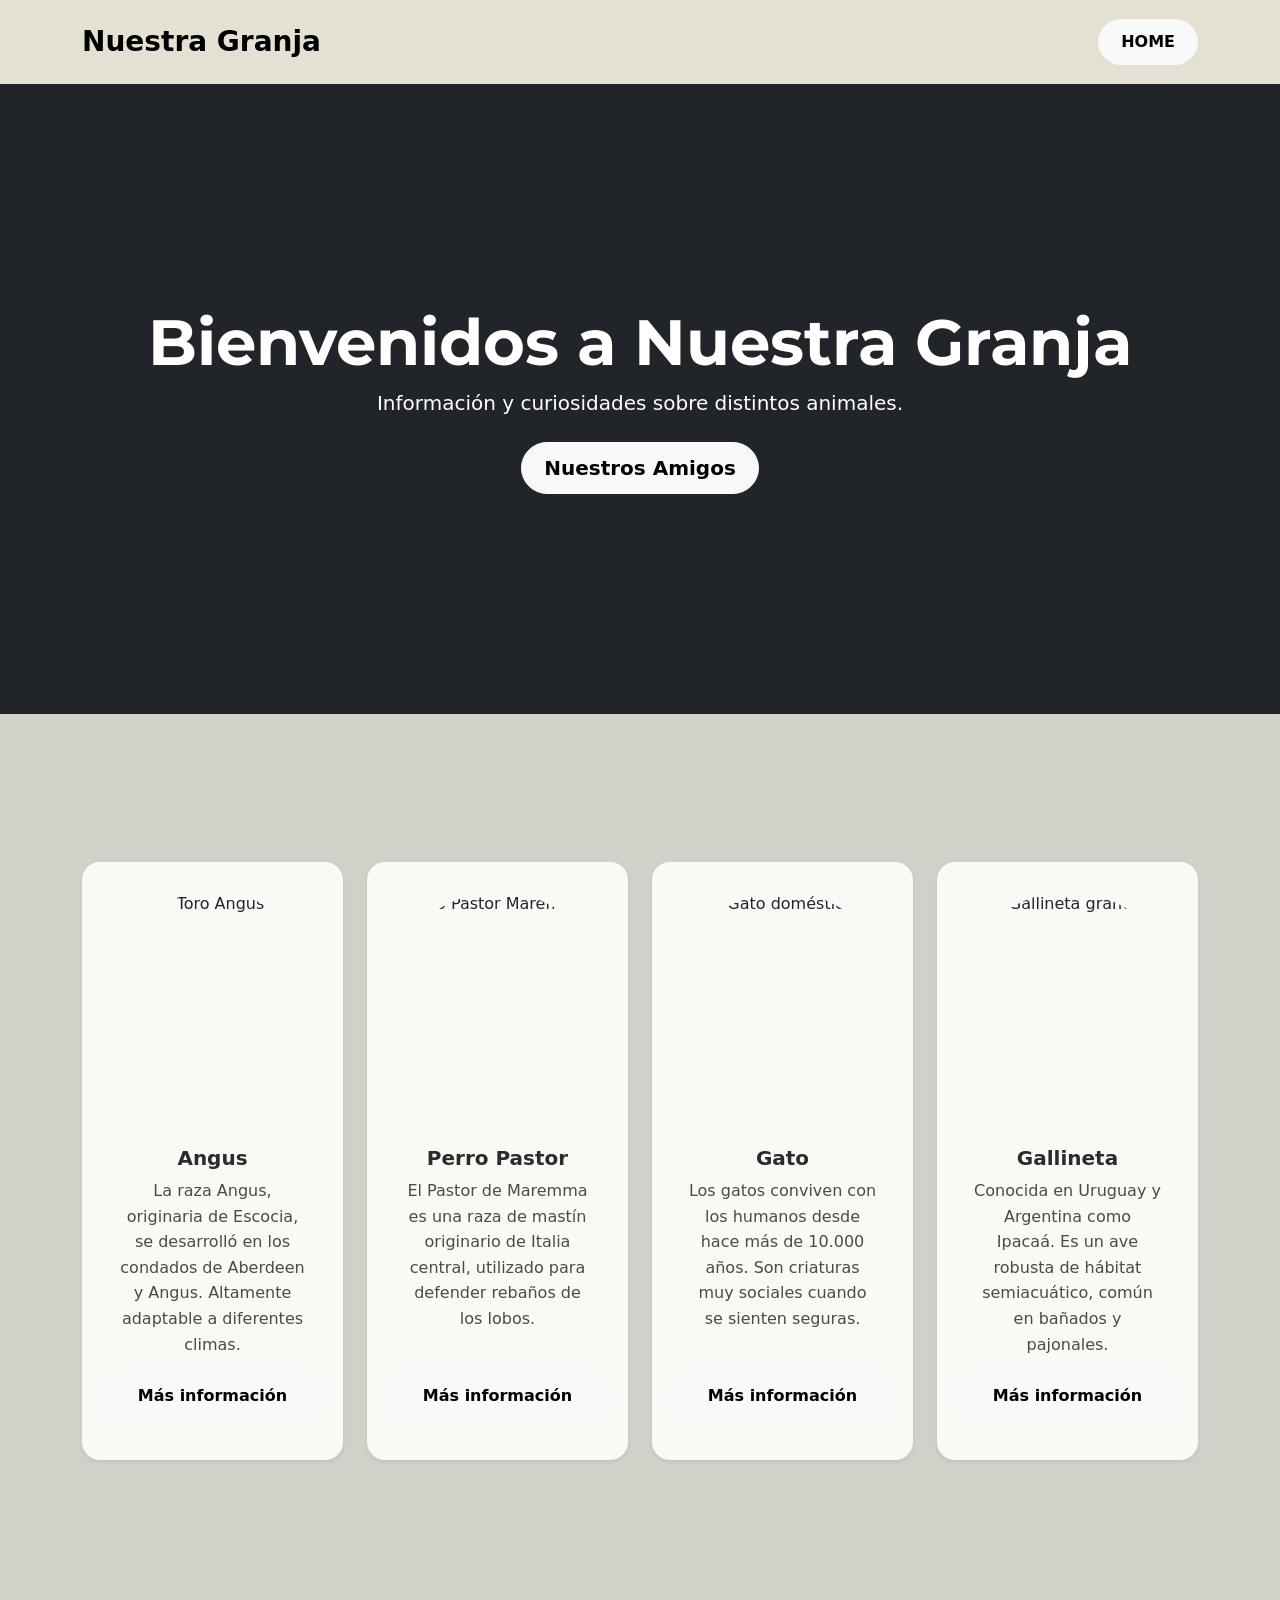
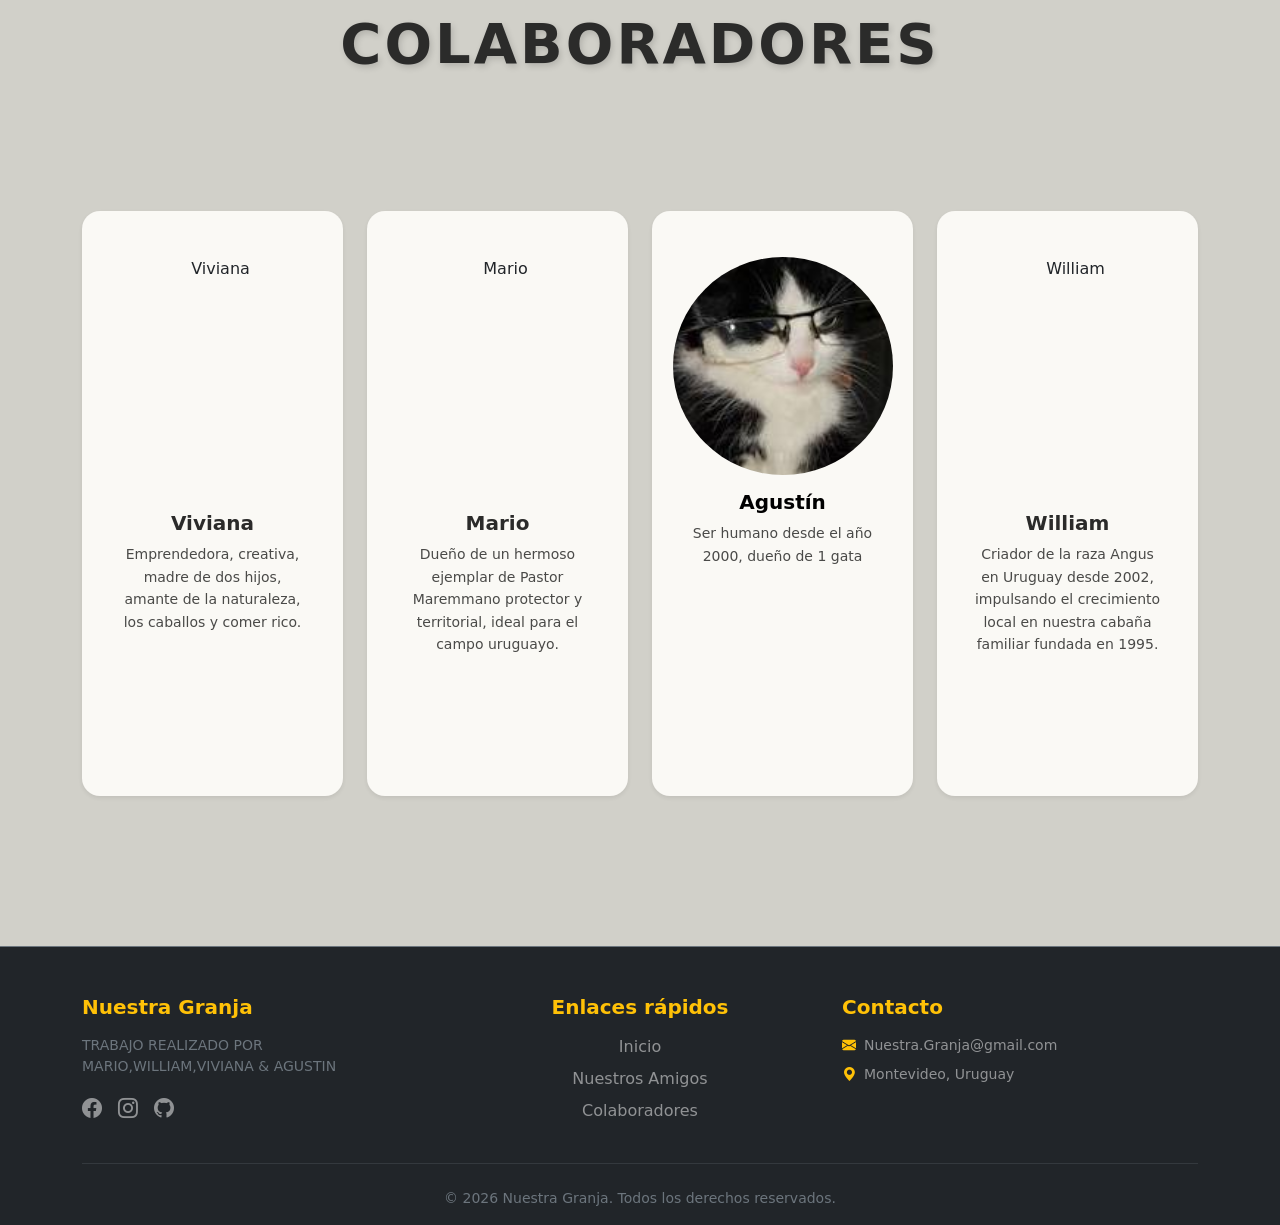
==== commit 49185f19: "se cambio color navbar de angus" ====
--- a/index.html
+++ b/index.html
@@ -244,8 +244,7 @@
           <div class="col-12 col-md-4">
             <h5 class="fw-bold mb-3 text-warning">Nuestra Granja</h5>
             <p class="text-secondary small">
-              Un espacio dedicado a compartir conocimiento, pasión y cuidado por
-              los animales de nuestra región y el mundo.
+            TRABAJO REALIZADO POR MARIO,WILLIAM,VIVIANA & AGUSTIN
             </p>
             <div class="d-flex gap-3 fs-5 mt-3">
               <a href="#" class="text-white-50 text-decoration-none"
--- a/styles.css
+++ b/styles.css
@@ -5,27 +5,19 @@
 }
 
 body {
-  background-color: #d7d6cf !important;
+  background-color: #d1d0c9 !important;
   overflow-x: hidden;
 }
 
 .navbar {
-  
-  background-color: rgb(240, 240, 217) !important;
-  box-shadow: 0 3px 15px rgba(0, 0, 0, 0.15);
+  background-color: #f0ecda9f !important;
+  box-shadow: 0 2px 12px rgba(0, 0, 0, 0.08);
   animation: slideDown 0.8s ease;
 }
 
 section.bg-dark {
   position: relative;
 }
-/*esto oscurece la foto no sirve ajaj
-section.bg-dark::before {
-  content: "";
-  position: absolute;
-  inset: 0;
-  background: rgba(0, 0, 0, 0.45);
-}*/
 
 section.bg-dark .container {
   position: relative;
@@ -54,12 +46,12 @@
 }
 
 .card {
-  background-color: rgb(239, 239, 232);
+  background-color: #faf9f5;
   border: none;
   border-radius: 18px;
   overflow: hidden;
   transition: all 0.4s ease;
-  box-shadow: 0 10px 20px rgba(0, 0, 0, 0.08);
+  box-shadow: 0 8px 24px rgba(0, 0, 0, 0.1), 0 2px 6px rgba(0, 0, 0, 0.05);
   animation: fadeUp 1s ease;
   margin-top: 100px;
   display: flex;
@@ -71,7 +63,7 @@
 
 .card:hover {
   transform: translateY(-12px);
-  box-shadow: 0 18px 35px rgba(0, 0, 0, 0.18);
+  box-shadow: 0 20px 38px rgba(0, 0, 0, 0.18), 0 4px 12px rgba(0, 0, 0, 0.08);
 }
 
 .card-img-top,
@@ -95,11 +87,11 @@
 .card-title {
   font-weight: 700;
   margin-top: 5px;
+  color: #2b2b2a;
 }
 
 .card-text {
-
-  color: #000000 !important;
+  color: #4a4a48 !important;
   line-height: 1.6;
   padding: 0 20px;
 }
@@ -109,7 +101,8 @@
 }
 
 section .card.h-100:hover {
-  transform: translateY(-10px);
+  transform: translateY(-12px);
+  box-shadow: 0 20px 38px rgba(0, 0, 0, 0.18), 0 4px 12px rgba(0, 0, 0, 0.08);
 }
 
 .card .btn {
@@ -129,20 +122,20 @@
 
 .btn-primary:hover,
 .btn-light:hover {
-  box-shadow: 0 8px 18px rgba(0, 0, 0, 0.2);
+  box-shadow: 0 8px 18px rgba(0, 0, 0, 0.15);
 }
 
 h2 {
-  
   font-weight: 800;
   letter-spacing: 17px;
   animation: fadeUp 1s ease;
- text-shadow: 2px 3px 6px rgba(0, 0, 0, 0.25);
+  text-shadow: 2px 3px 6px rgba(0, 0, 0, 0.15);
   text-align: center; 
   font-size: 3.5rem;  
   margin-top: 150px;   
-  padding-bottom:  10px;
+  padding-bottom: 10px;
   letter-spacing: 3px;
+  color: #2b2b2a;
 }
 
 .perfil {
@@ -167,17 +160,18 @@
 
 footer {
   margin-top: 250px;
-  background-color: #f8ecbe;
+  background-color: #2e2e2c; 
 }
 
 .footer-container {
   font-family: "Indie Flower", cursive;
-  background-color: #f8ecbe;
+  background-color: #2e2e2c;
+  color: #f4f3ed;
 }
 
 .footer-container h5 {
   font-size: 35px;
-  border-bottom: 3px solid black;
+  border-bottom: 3px solid #f4f3ed;
 }
 
 .footer-container h6 {
@@ -185,7 +179,7 @@
 }
 
 .footer-container .col {
-  border-right: 2px solid black;
+  border-right: 2px solid #4a4a48;
 }
 
 .footer-container .col:last-child {
@@ -255,4 +249,4 @@
   h2 {
     font-size: 1.8rem;
   }
-}
+}
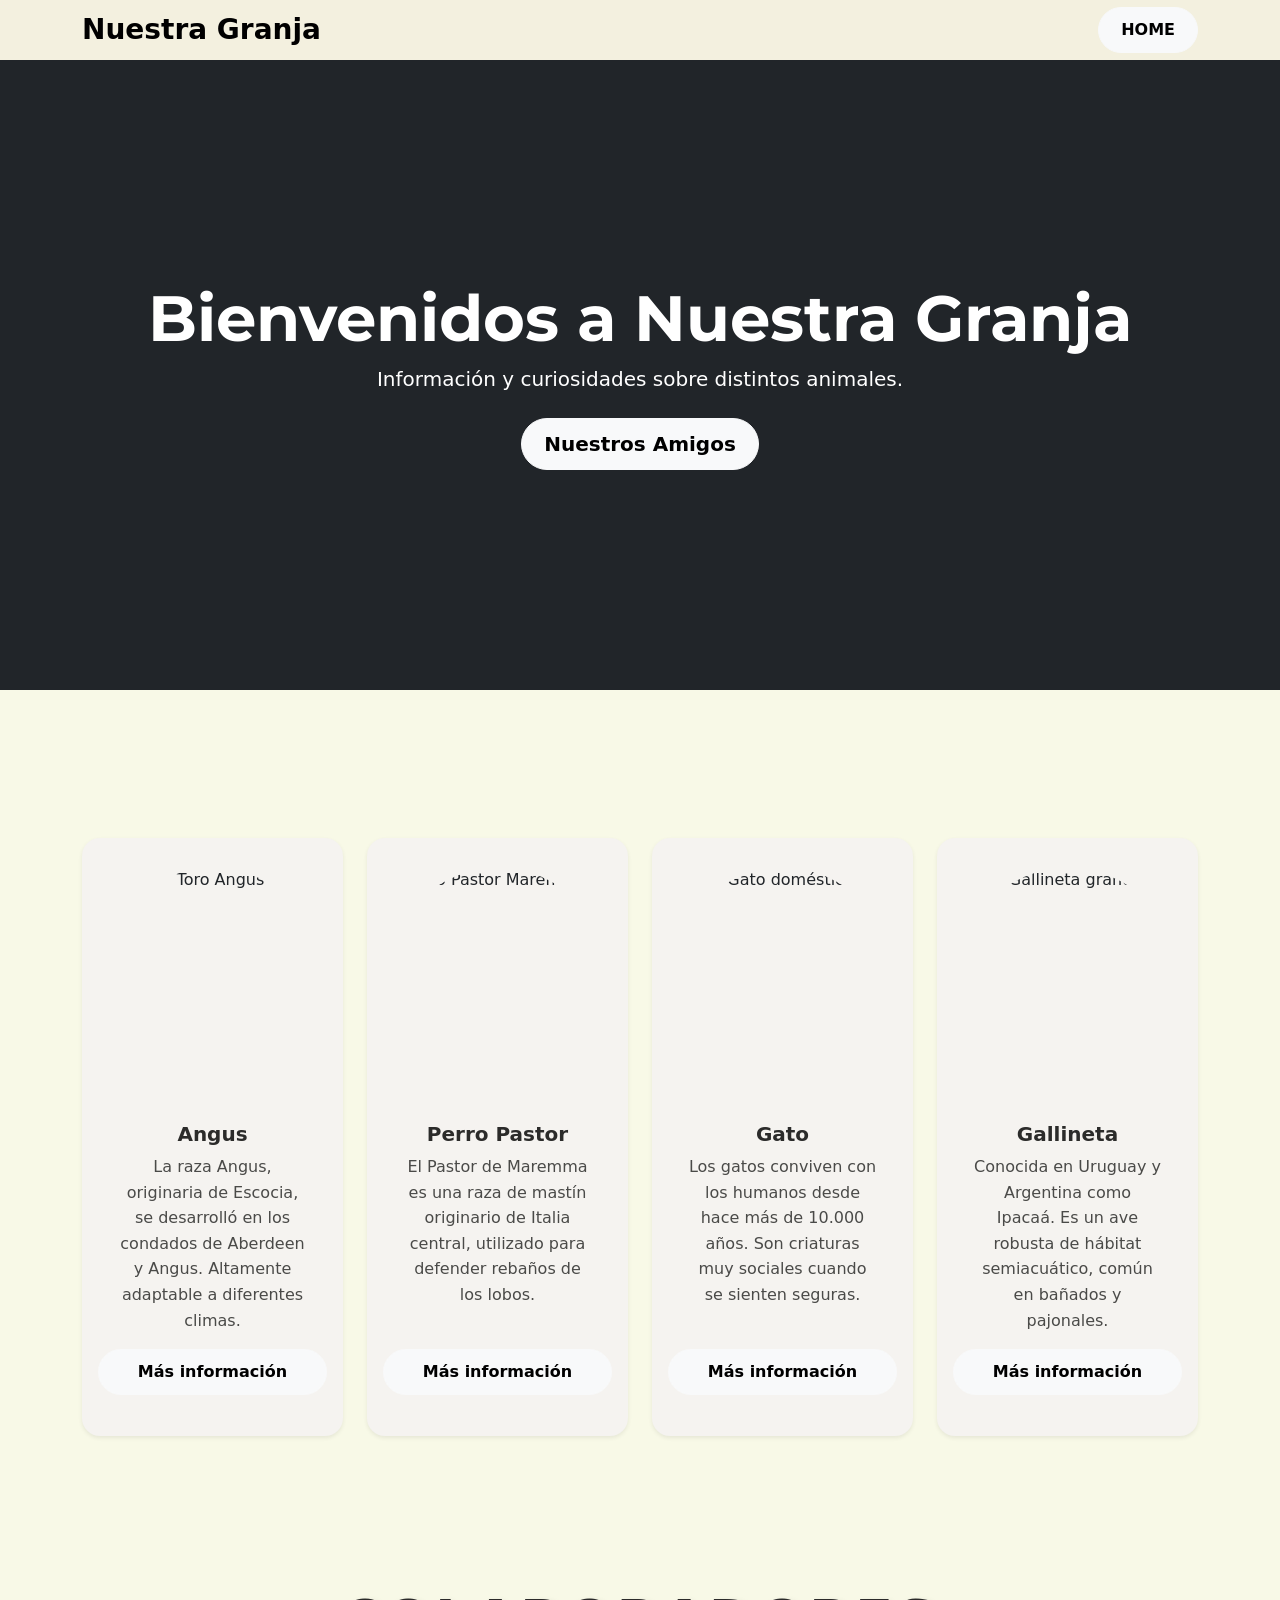
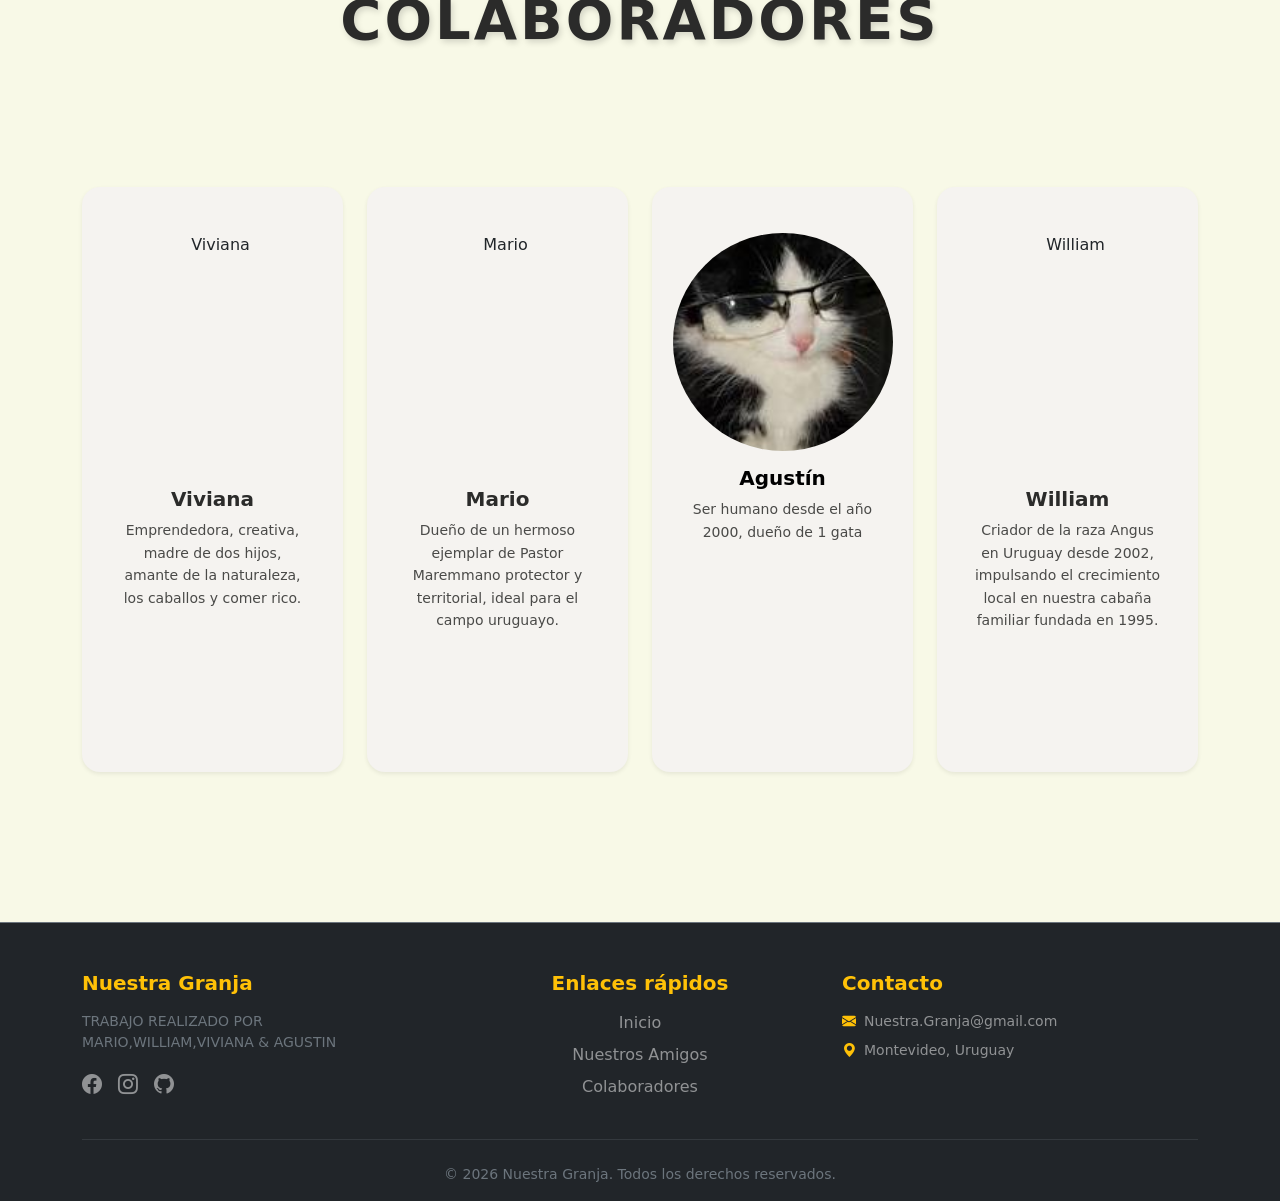
==== commit 0b45c96e: "cambio de funciones" ====
--- a/index.html
+++ b/index.html
@@ -25,7 +25,7 @@
   </head>
 
   <body>
-    <nav class="navbar navbar-expand-lg bg-primary py-3">
+    <nav class="navbar navbar-expand-lg bg-primary py-1">
       <div class="container">
         <span class="navbar-brand text-black fw-bold fs-3">
           Nuestra Granja
--- a/styles.css
+++ b/styles.css
@@ -5,7 +5,7 @@
 }
 
 body {
-  background-color: #d1d0c9 !important;
+  background-color: #f1f4cd76 !important;
   overflow-x: hidden;
 }
 
@@ -46,7 +46,7 @@
 }
 
 .card {
-  background-color: #faf9f5;
+  background-color: #f5f3f0;
   border: none;
   border-radius: 18px;
   overflow: hidden;
@@ -249,4 +249,4 @@
   h2 {
     font-size: 1.8rem;
   }
-}+}
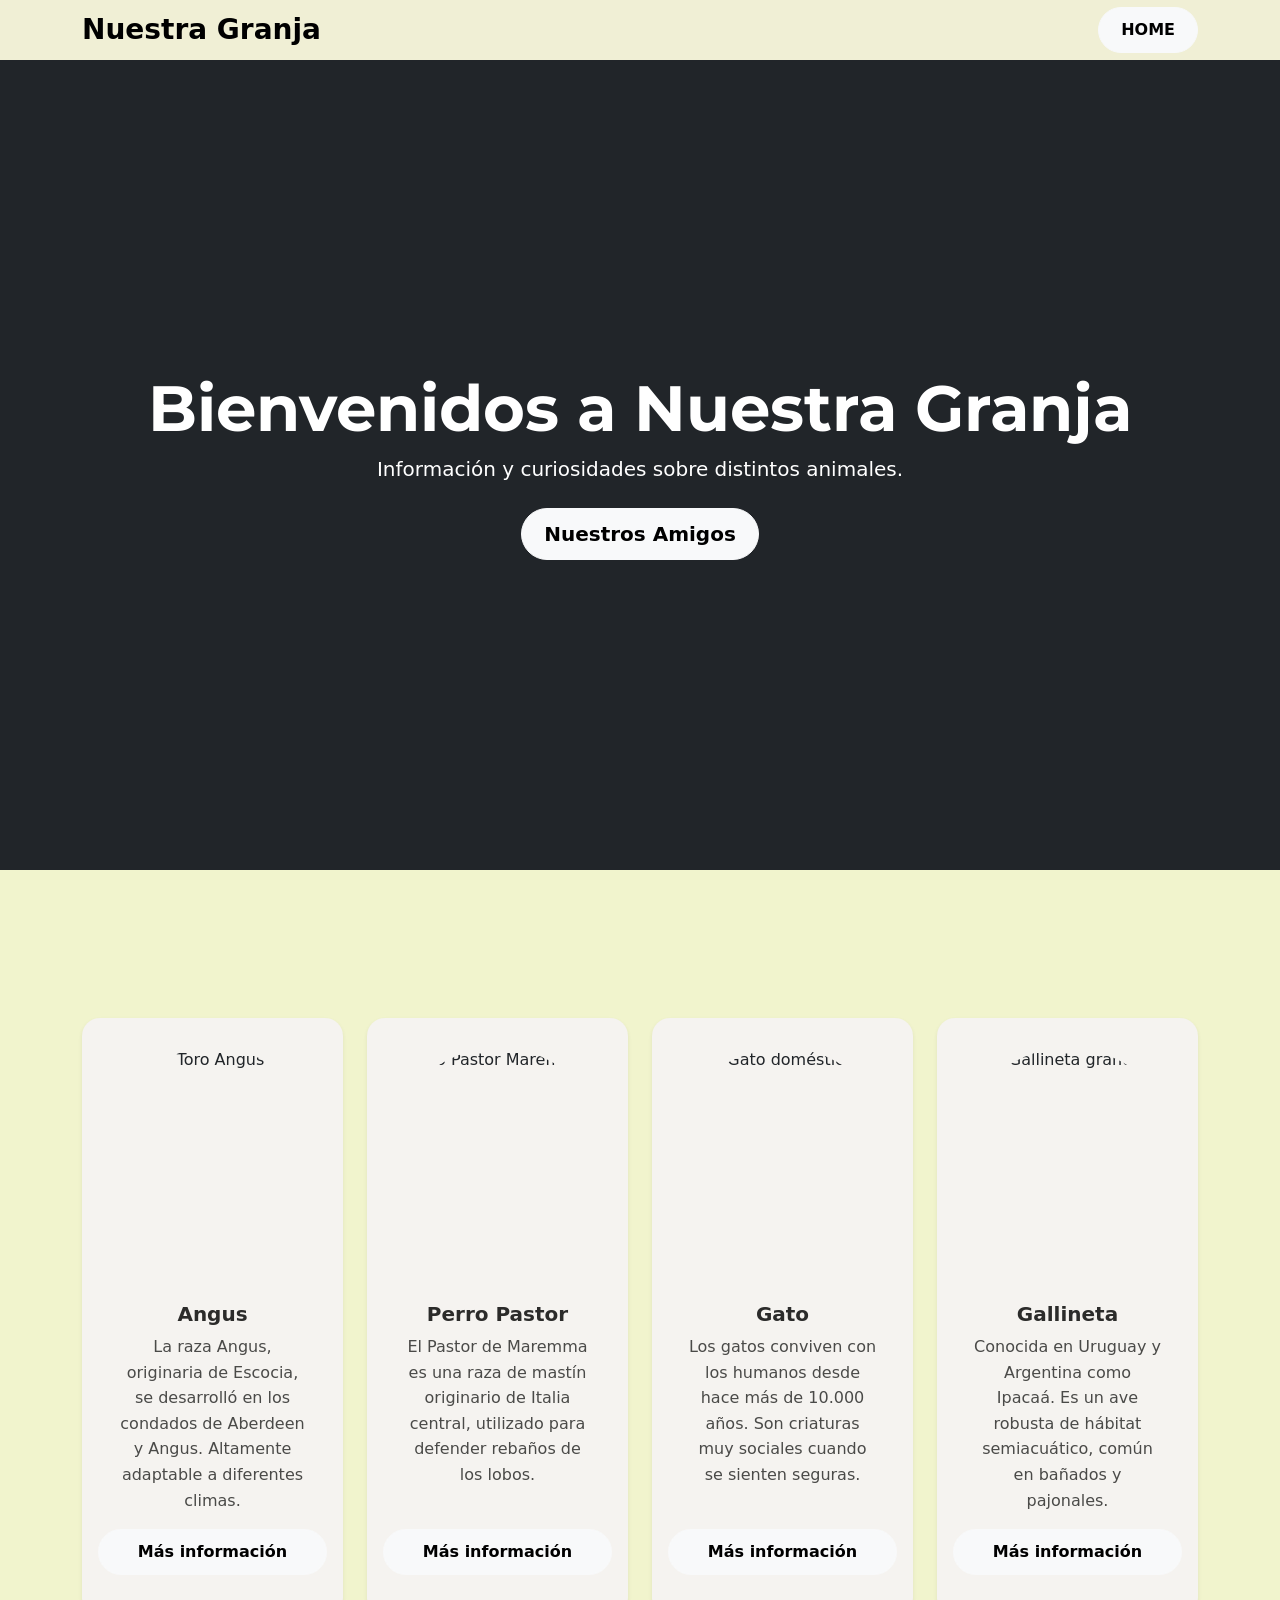
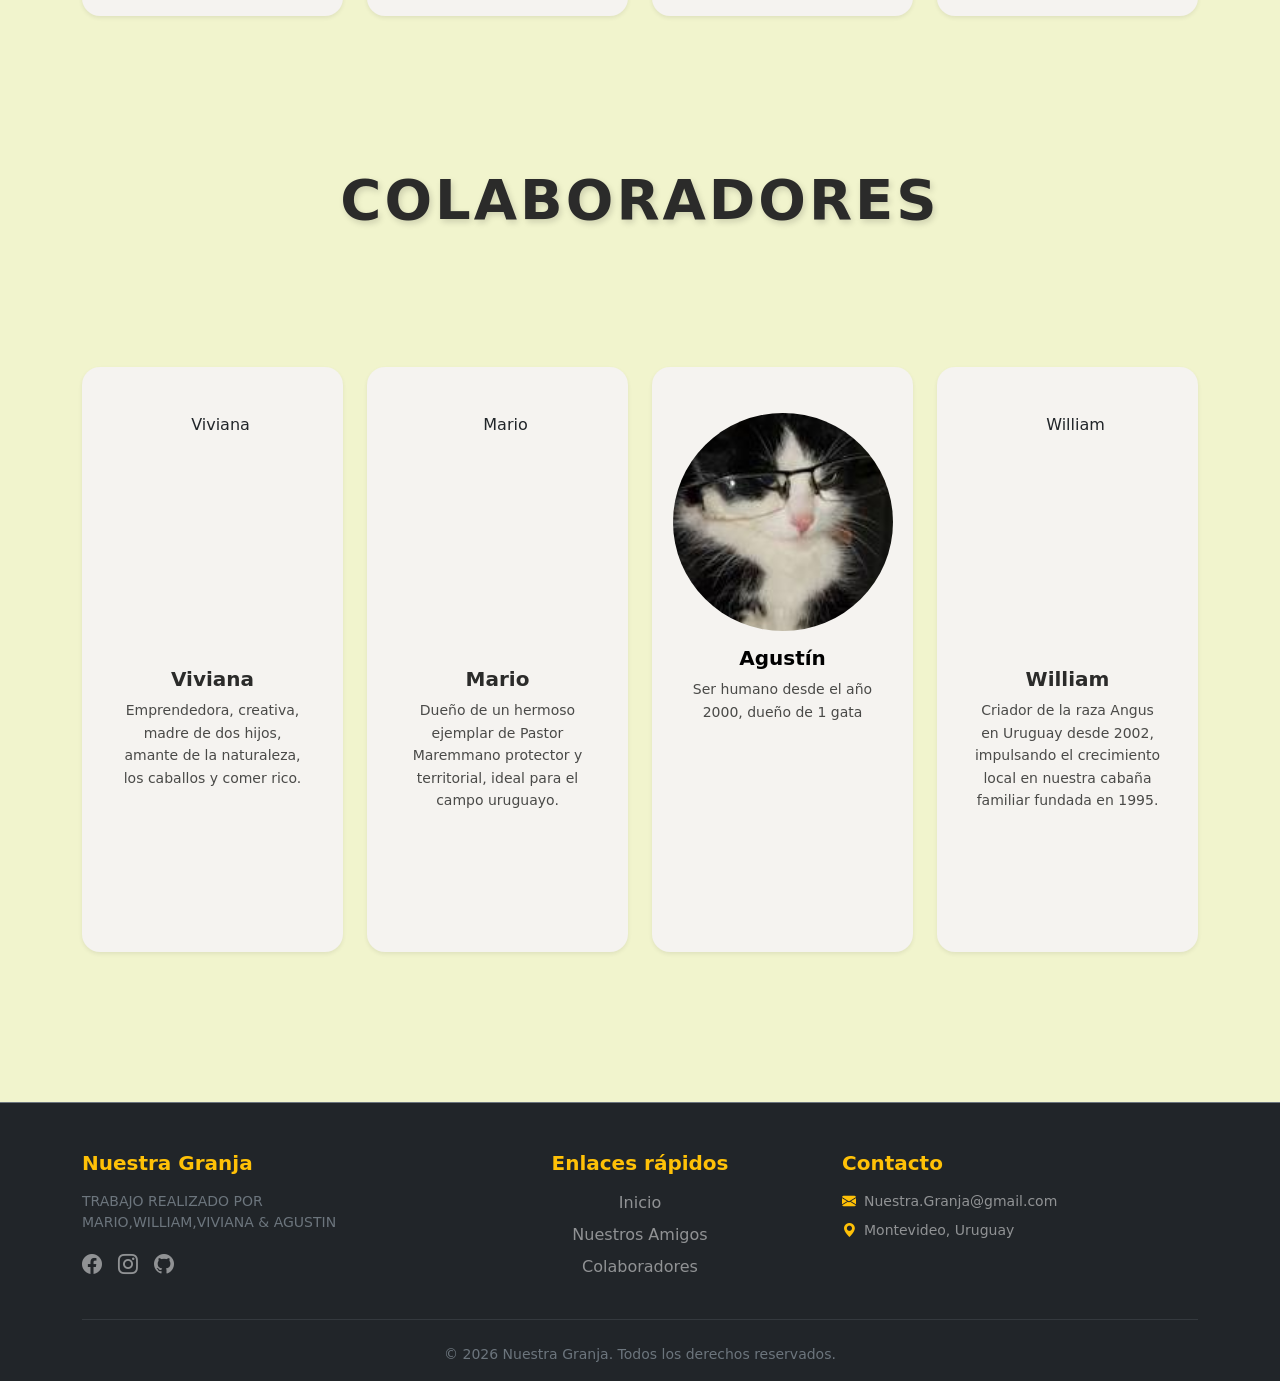
==== commit 88472f8e: "SE TUVO QUE CAMBIAR VIDEO DE HERO POR COPYRIGHT" ====
--- a/index.html
+++ b/index.html
@@ -38,10 +38,10 @@
 
     <section
       class="position-relative overflow-hidden bg-dark text-white d-flex align-items-center"
-      style="min-height: 70vh"
+      style="min-height: 90vh"
     >
       <video
-        src="video.mp4"
+        src="video2.mp4"
         autoplay
         muted
         loop
@@ -54,7 +54,7 @@
           height: 100%;
           object-fit: cover;
           z-index: 1;
-          opacity: 0.6;
+          opacity: 0.4;
         "
       ></video>
 
--- a/styles.css
+++ b/styles.css
@@ -5,7 +5,7 @@
 }
 
 body {
-  background-color: #f1f4cd76 !important;
+  background-color: #f1f4cd !important;
   overflow-x: hidden;
 }
 
